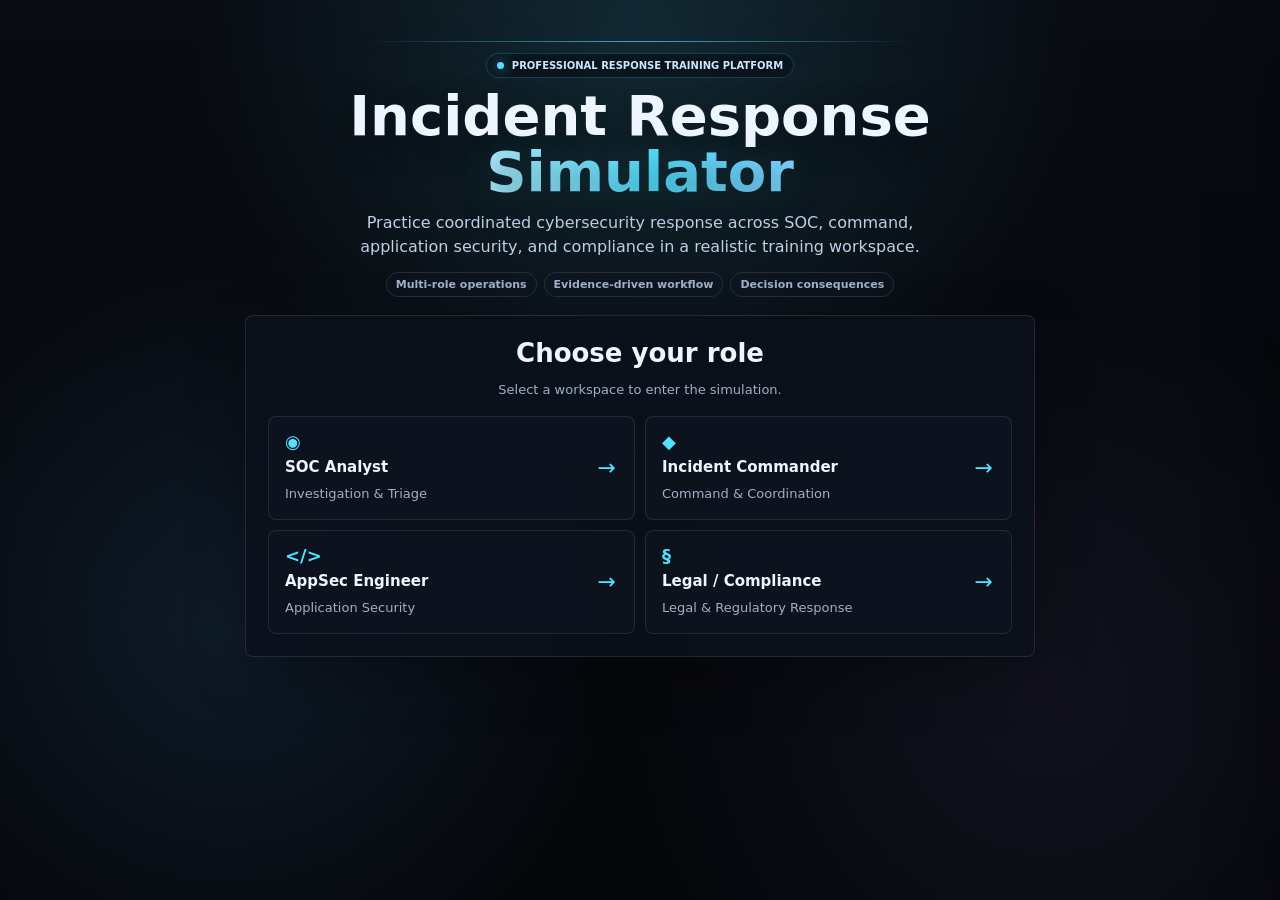
==== index.html @ b5767453 "Initial incident response simulator" ====
<!doctype html>
<html lang="en">
<head>
  <meta charset="utf-8">
  <meta name="viewport" content="width=device-width, initial-scale=1">
  <title>Incident Response Simulator</title>
  <meta http-equiv="refresh" content="0; url=outputs/index.html">
  <script>
    window.location.replace("outputs/index.html");
  </script>
</head>
<body>
  <p><a href="outputs/index.html">Open Incident Response Simulator</a></p>
</body>
</html>
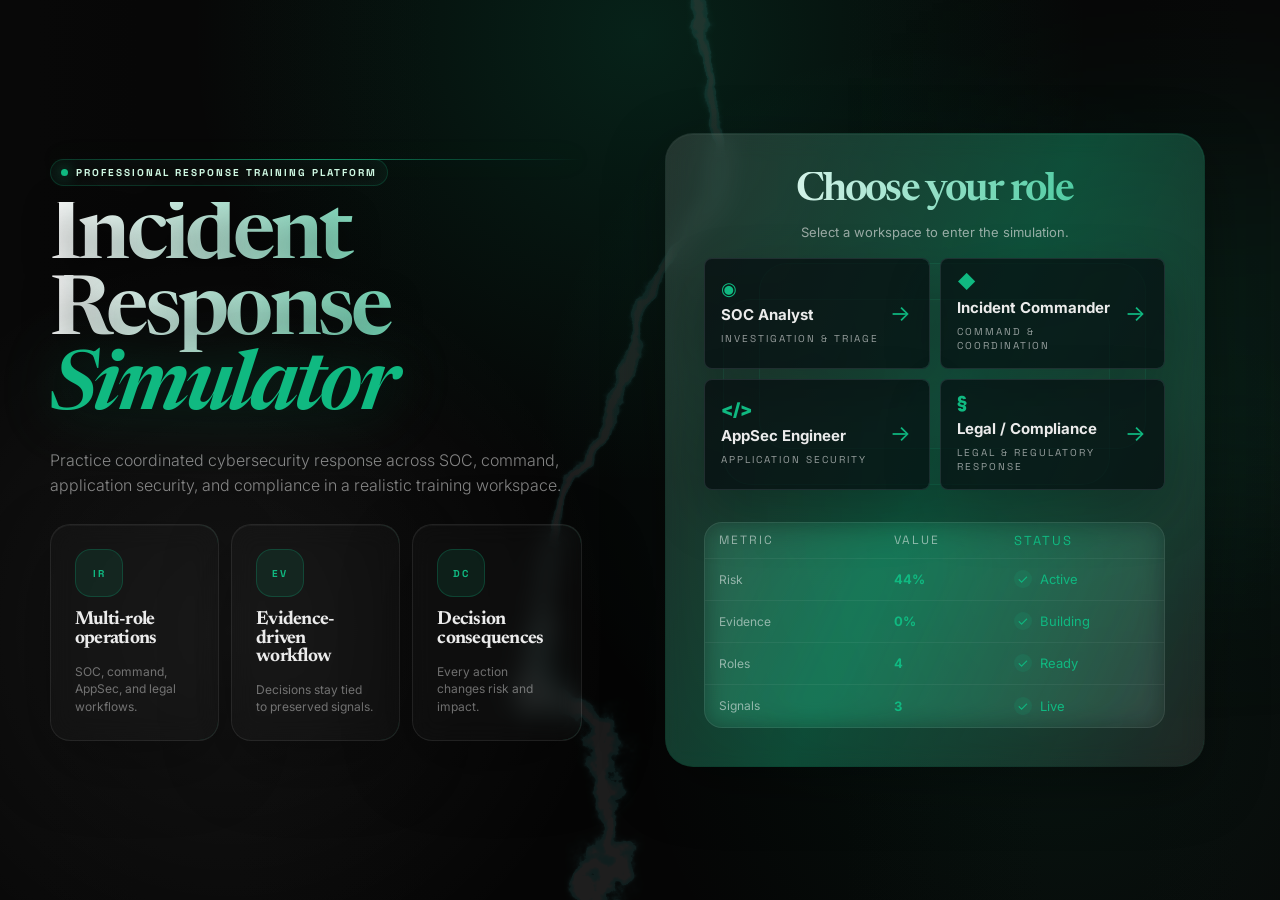
==== commit ee756dd7: "First design changes and project structure changes" ====
--- a/index.html
+++ b/index.html
@@ -1,15 +1,314 @@
-<!doctype html>
+﻿<!doctype html>
 <html lang="en">
 <head>
   <meta charset="utf-8">
   <meta name="viewport" content="width=device-width, initial-scale=1">
   <title>Incident Response Simulator</title>
-  <meta http-equiv="refresh" content="0; url=outputs/index.html">
-  <script>
-    window.location.replace("outputs/index.html");
-  </script>
+  <link rel="preconnect" href="https://fonts.googleapis.com">
+  <link rel="preconnect" href="https://fonts.gstatic.com" crossorigin>
+  <link href="https://fonts.googleapis.com/css2?family=Inter:wght@400;500;600;700;800&family=Newsreader:ital,opsz,wght@0,6..72,200..800;1,6..72,200..800&family=Space+Grotesk:wght@500;600;700&display=swap" rel="stylesheet">
+  <link rel="stylesheet" href="styles.css">
 </head>
 <body>
-  <p><a href="outputs/index.html">Open Incident Response Simulator</a></p>
+  <div class="login-lightning-webgl" aria-hidden="true">
+    <canvas id="loginLightningCanvas"></canvas>
+  </div>
+  <div class="ambient-blob" aria-hidden="true"></div>
+  <div class="app">
+    <header class="topbar">
+      <div>
+        <span class="platform-eyebrow"><span class="platform-pulse"></span> Professional response training platform</span>
+        <h1><span class="title-kicker">Incident Response</span> <span class="title-main">Simulator</span></h1>
+        <p class="subtitle">Practice coordinated cybersecurity response across SOC, command, application security, and compliance in a realistic training workspace.</p>
+        <div class="platform-trust-row" aria-label="Simulator capabilities">
+          <article class="spotlight-card">
+            <span class="spotlight-icon">IR</span>
+            <strong>Multi-role operations</strong>
+            <small>SOC, command, AppSec, and legal workflows.</small>
+          </article>
+          <article class="spotlight-card">
+            <span class="spotlight-icon">EV</span>
+            <strong>Evidence-driven workflow</strong>
+            <small>Decisions stay tied to preserved signals.</small>
+          </article>
+          <article class="spotlight-card">
+            <span class="spotlight-icon">DC</span>
+            <strong>Decision consequences</strong>
+            <small>Every action changes risk and impact.</small>
+          </article>
+        </div>
+      </div>
+      <button class="btn ghost" id="restart" type="button">Restart current scenario</button>
+    </header>
+
+    <section class="panel login-panel" id="loginPanel"></section>
+
+    <nav class="app-nav" aria-label="Simulator views">
+      <button class="nav-btn active" type="button" data-page="warroom" id="warRoomNavBtn">Dashboard</button>
+      <button class="nav-btn" type="button" data-page="inbox" id="inboxNavBtn">SOC Inbox</button>
+      <button class="nav-btn" type="button" data-page="killlab">Kill Chain Lab</button>
+      <button class="nav-btn" type="button" data-page="appsec">AppSec</button>
+      <button class="nav-btn" type="button" data-page="legal">Legal</button>
+      <button class="nav-btn" type="button" data-page="approvals">Approvals</button>
+      <button class="nav-btn" type="button" data-page="ai">AI Copilot</button>
+      <button class="nav-btn" type="button" data-page="comms">Comms</button>
+      <button class="nav-btn" type="button" data-page="evidence">Evidence Center</button>
+      <button class="nav-btn" type="button" data-page="reportbuilder" id="reportBuilderNavBtn">Report Builder</button>
+    </nav>
+
+    <section class="live-strip" aria-label="Real-time incident telemetry">
+      <div class="live-chip"><b id="livePacketLabel">Packet stream</b><span id="livePacket">waiting for signal</span></div>
+      <div class="live-chip"><b id="liveSiemLabel">SIEM correlation</b><span id="liveSiem">building timeline</span></div>
+      <div class="live-chip"><b id="liveDbLabel">DB audit</b><span id="liveDb">watching queries</span></div>
+      <div class="live-chip"><b id="liveResponderLabel">Responder action</b><span id="liveResponder">triage active</span></div>
+    </section>
+
+    <section class="incident-command">
+      <div><span class="red-dot"></span><strong>INCIDENT ACTIVE</strong><p class="small">Possible Web Exploitation on customer-portal-prod. Status: UNCONFIRMED until evidence is collected.</p></div>
+      <div><span class="small">Elapsed</span><div class="incident-clock" id="incidentTimer">00:00</div></div>
+      <div><span class="small">Attacker stage</span><div class="attacker-stage" id="attackerStage">RECON</div></div>
+      <div class="sim-controls" aria-label="Simulation controls">
+        <button class="btn ghost" id="pauseSimulationBtn" type="button">Pause simulation</button>
+        <select id="demoSpeedSelect" aria-label="Demo speed">
+          <option value="0.5">Demo speed 0.5x</option>
+          <option value="1" selected>Demo speed 1x</option>
+          <option value="2">Demo speed 2x</option>
+        </select>
+      </div>
+    </section>
+
+    <section class="dashboard">
+      <aside class="left">
+        <div class="panel card flag-card">
+          <strong>CTF Origin</strong>
+          <p class="small">Original CTF signal available. Production incident requires independent validation.</p>
+          <button class="ctf-toggle" id="ctfToggle" type="button">View original CTF evidence</button>
+          <div class="terminal ctf-hidden" id="flagTerminal"></div>
+        </div>
+
+        <div data-role-partial="socAnalyst:leftMetrics"></div>
+        <div data-role-partial="incidentCommander:leftMetrics"></div>
+        <div data-role-partial="appsecEngineer:leftMetrics"></div>
+        <div data-role-partial="legalCompliance:leftMetrics"></div>
+
+        <div class="panel card">
+          <h2 id="phasePanelTitle">Incident Phases</h2>
+          <div class="phase-list" id="phases"></div>
+        </div>
+      </aside>
+
+      <main class="center">
+        <div class="page-section" data-page-section="roles">
+          <section class="panel simulation-card">
+            <h2>Choose Your Incident Role</h2>
+            <p class="small">The same CTF flag looks different depending on your real-world job. Pick a role to change recommendations and scoring emphasis.</p>
+            <div class="role-grid" id="roleGrid"></div>
+            <div class="report-preview" id="roleBrief"></div>
+          </section>
+        </div>
+
+        <div class="page-section active" data-page-section="warroom">
+        <div data-role-partial="incidentCommander:warroom"></div>
+        <div data-role-partial="appsecEngineer:warroom"></div>
+        <section class="panel current-objective">
+          <div>
+            <h2 id="objectiveTitle">Current objective</h2>
+            <p class="small" id="objectiveText"></p>
+          </div>
+          <div class="objective-actions" id="objectiveActions"></div>
+        </section>
+        <div data-role-partial="socAnalyst:warroomMap"></div>
+        </div>
+
+        <div class="page-section" data-page-section="ai">
+        <section class="panel showcase-panel">
+          <div class="ai-header">
+            <div>
+              <h2 id="aiPanelTitle">AI Incident Copilot</h2>
+              <p class="small">Simulated AI analysis that explains what matters now, what to ask next, and which response actions reduce risk.</p>
+            </div>
+            <span class="ai-status">ANALYZING LIVE SIGNALS</span>
+          </div>
+          <div class="pulse-ticker">
+            <div class="ticker-track" id="tickerTrack"></div>
+          </div>
+          <div class="ai-grid">
+            <div class="radar-wrap">
+              <canvas id="riskRadar" aria-label="AI risk radar showing exploit, data, evidence, business, and recovery dimensions"></canvas>
+            </div>
+            <div class="ai-chat">
+              <div class="ai-answer" id="aiAnswer"></div>
+              <div class="prompt-row" id="promptRow">
+                <button class="prompt-btn" type="button" data-prompt="why">Why?</button>
+                <button class="prompt-btn" type="button" data-prompt="missing">What evidence is missing?</button>
+                <button class="prompt-btn" type="button" data-prompt="challenge">Challenge hypothesis</button>
+              </div>
+            </div>
+          </div>
+          <div class="ai-live-grid">
+            <div class="ai-stream" id="aiStream"></div>
+            <div class="confidence-panel">
+              <h3>AI Confidence Signals</h3>
+              <div id="confidenceRows"></div>
+            </div>
+          </div>
+          <div class="recommendations" id="recommendations"></div>
+        </section>
+        </div>
+
+        <div class="page-section" data-page-section="killlab">
+        <section class="lab-grid">
+          <div class="panel map-panel" id="killLabMap" data-view="killchain">
+            <canvas id="killLabCanvas" aria-label="Dedicated interactive kill chain lab"></canvas>
+            <div class="map-label">
+              <h2>Kill Chain Lab</h2>
+              <p class="small">Click a phase and follow the realistic tool workflow.</p>
+            </div>
+            <div class="killchain-detail" id="killLabDetail">
+              <strong>Recon</strong>
+              <p class="small">The attacker maps routes, parameters, and data paths before exploiting SQLi.</p>
+            </div>
+          </div>
+          <div class="panel simulation-card">
+            <h2>Real Simulation For This Phase</h2>
+            <p class="small" id="killSimText"></p>
+            <div class="phase-visual">
+              <div class="real-scene" id="phaseRealScene" aria-label="Realistic simulation for the selected kill chain phase"></div>
+              <div class="visual-caption">
+                <b id="phaseVisualTitle">Exploit simulation</b>
+                <span id="phaseVisualMetric">live signal</span>
+              </div>
+            </div>
+            <div class="tool-chain" id="toolChain"></div>
+          </div>
+        </section>
+        <section class="panel simulation-card" style="margin-top:14px;">
+          <h2>Kill Chain Mini-Game</h2>
+          <p class="small">Select an event, then click the matching phase bucket. Correct mapping improves attack-path confidence.</p>
+          <div class="killgame-grid">
+            <div class="tool-chain" id="killGameEvents"></div>
+            <div class="tool-chain" id="killGameBuckets"></div>
+          </div>
+          <div class="small" id="killGameStatus">Map the attacker events to phases.</div>
+        </section>
+        </div>
+
+        <div class="page-section" data-page-section="inbox">
+          <section class="panel simulation-card">
+            <h2 id="inboxTitle">SOC Inbox</h2>
+            <p class="small" id="inboxIntro">Alert fatigue simulation: only one alert is the incident. False positives waste time and increase attacker progress.</p>
+            <div class="workspace-grid" id="socInbox"></div>
+          </section>
+        </div>
+
+        <div data-role-partial="appsecEngineer:workspace"></div>
+
+        <div data-role-partial="legalCompliance:workspace"></div>
+
+        <div class="page-section" data-page-section="approvals">
+          <section class="panel simulation-card">
+            <h2>Approval Workflow</h2>
+            <p class="small">SOC can request high-impact actions; Incident Commander can approve or reject.</p>
+            <div class="workspace-grid">
+              <div class="workspace-card analyst-only">
+                <h3>Create handoff / approval request</h3>
+                <button class="btn primary" id="requestIsolationBtn" type="button">Request portal isolation</button>
+                <button class="btn" id="requestLegalBtn" type="button">Request legal notification review</button>
+              </div>
+              <div class="workspace-card">
+                <h3>Commander queue</h3>
+                <div id="approvalQueue" class="readiness-list"></div>
+              </div>
+            </div>
+          </section>
+        </div>
+
+        <div data-role-partial="socAnalyst:incidentFlow"></div>
+
+        <div class="page-section" data-page-section="evidence">
+        <section class="panel">
+          <div class="tabs" id="tabs"></div>
+          <div class="evidence-body">
+            <p class="small" id="evidenceExplain"></p>
+            <div class="log" id="evidenceLog"></div>
+          </div>
+        </section>
+        <section class="panel simulation-card">
+          <h2 id="evidenceGameTitle">Evidence Collection Game</h2>
+          <p class="small" id="evidenceGameIntro">Find suspicious events and add them to the case. Evidence collected here improves report readiness.</p>
+          <div class="evidence-game-grid">
+            <div class="tool-chain" id="evidenceLogRows"></div>
+            <div class="report-preview">
+              <h3>Event Inspector</h3>
+              <div id="eventInspector" class="readiness-list"></div>
+              <h3>Collected Evidence</h3>
+              <div id="collectedEvidenceList" class="readiness-list"></div>
+            </div>
+          </div>
+        </section>
+        </div>
+
+        <div class="page-section" data-page-section="comms">
+          <section class="panel simulation-card">
+            <h2>Live Comms Simulation</h2>
+            <p class="small">Handle realistic messages from leadership, legal, support, and engineering. Good answers improve communication quality.</p>
+            <div class="comms-grid" id="commsGrid"></div>
+          </section>
+        </div>
+
+        <div class="page-section" data-page-section="reportbuilder">
+          <section class="panel simulation-card">
+            <h2 id="reportBuilderTitle">Incident Report Builder</h2>
+            <p class="small" id="reportBuilderIntro">Generate the report directly from the current role, selected evidence, incident timeline, and decisions.</p>
+            <div class="report-builder-grid">
+              <div class="role-grid" id="evidencePicker"></div>
+              <div class="report-preview" id="reportPreview"></div>
+            </div>
+            <div class="actions">
+              <button class="btn primary" id="generateReportBtn" type="button">Generate draft</button>
+              <button class="btn" id="closeIncidentBtn" type="button" disabled>Close incident</button>
+            </div>
+            <div id="generatedReport"></div>
+          </section>
+        </div>
+      </main>
+
+      <aside class="right">
+        <div data-role-partial="socAnalyst:rightFeed"></div>
+        <div data-role-partial="incidentCommander:right"></div>
+
+        <div class="page-section" data-page-section="evidence">
+        <div class="panel feed">
+          <h2 id="evidenceTimelineTitle">Evidence Timeline</h2>
+          <div class="feed-list" id="evidenceTimeline"></div>
+        </div>
+        </div>
+
+        <div data-role-partial="socAnalyst:rightInvestigation"></div>
+        <div data-role-partial="socAnalyst:rightTranslation"></div>
+      </aside>
+    </section>
+
+    <section class="panel report" id="report"></section>
+    <aside class="panel drawer" id="eventDrawer"></aside>
+    <div class="toast-stack" id="toastStack"></div>
+    <div class="context-menu" id="contextMenu">
+      <button type="button" data-context-action="evidence">Add to evidence</button>
+      <button type="button" data-context-action="ip">Investigate source IP</button>
+      <button type="button" data-context-action="timeline">Create timeline event</button>
+      <button type="button" data-context-action="escalate">Escalate</button>
+    </div>
+  </div>
+  <script src="roles/soc-analyst.js"></script>
+  <script src="roles/incident-commander.js"></script>
+  <script src="roles/appsec-engineer.js"></script>
+  <script src="roles/legal-compliance.js"></script>
+  <script src="script.js"></script>
+  <script src="lightning-background.js"></script>
 </body>
 </html>
+
+
+
+
+
--- a/styles.css
+++ b/styles.css
@@ -0,0 +1,4056 @@
+﻿:root {
+      color-scheme: dark;
+      --bg: #050505;
+      --panel: rgba(255, 255, 255, .02);
+      --panel-solid: rgba(255, 255, 255, .04);
+      --panel-soft: rgba(255, 255, 255, .06);
+      --text: #EBEBEB;
+      --muted: rgba(235, 235, 235, .62);
+      --line: rgba(255, 255, 255, .1);
+      --blue: #10B981;
+      --cyan: #10B981;
+      --green: #10B981;
+      --yellow: #EAB308;
+      --red: #F87171;
+      --violet: #A7F3D0;
+      --accent: #10B981;
+      --accent-soft: rgba(16, 185, 129, .12);
+      --accent-glow: rgba(16, 185, 129, .34);
+      --glass: rgba(255, 255, 255, .02);
+      --curve: cubic-bezier(0.16, 1, 0.3, 1);
+      --shadow: 0 24px 80px rgba(0, 0, 0, .62);
+    }
+
+    * { box-sizing: border-box; }
+
+    body {
+      margin: 0;
+      min-height: 100vh;
+      color: var(--text);
+      background:
+        radial-gradient(circle at 12% 0%, rgba(16, 185, 129, .22), transparent 26rem),
+        radial-gradient(circle at 86% 12%, rgba(255, 255, 255, .07), transparent 24rem),
+        radial-gradient(circle at 50% 80%, rgba(16, 185, 129, .08), transparent 30rem),
+        #050505;
+      font-family: "Inter", ui-sans-serif, system-ui, -apple-system, BlinkMacSystemFont, "Segoe UI", sans-serif;
+      overflow-x: hidden;
+    }
+
+    body:not(.is-logged-in) {
+      background:
+        radial-gradient(circle at 50% 4%, rgba(16, 185, 129, .16), transparent 28rem),
+        radial-gradient(circle at 18% 70%, rgba(255, 255, 255, .06), transparent 24rem),
+        radial-gradient(circle at 82% 78%, rgba(16, 185, 129, .08), transparent 26rem),
+        #050505;
+    }
+
+    .login-lightning-webgl {
+      position: fixed;
+      inset: 0;
+      z-index: 0;
+      pointer-events: none;
+      opacity: 0;
+      transition: opacity .7s var(--curve);
+      mix-blend-mode: screen;
+    }
+
+    .login-lightning-webgl::after {
+      content: "";
+      position: absolute;
+      inset: 0;
+      background:
+        radial-gradient(circle at 72% 48%, rgba(16, 185, 129, .14), transparent 24rem),
+        linear-gradient(90deg, rgba(5, 5, 5, .88), transparent 34%, transparent 66%, rgba(5, 5, 5, .88));
+    }
+
+    .login-lightning-webgl.is-active {
+      opacity: .52;
+    }
+
+    .login-lightning-webgl canvas {
+      width: 100%;
+      height: 100%;
+      display: block;
+      background: transparent;
+    }
+
+    body.is-logged-in .login-lightning-webgl {
+      display: none;
+    }
+
+    button { font: inherit; }
+
+    .app {
+      width: min(1320px, calc(100% - 28px));
+      margin: 0 auto;
+      padding: 22px 0 34px;
+    }
+
+    .topbar {
+      display: grid;
+      grid-template-columns: minmax(0, 1fr) auto;
+      gap: 18px;
+      align-items: end;
+      margin-bottom: 14px;
+    }
+
+    body:not(.is-logged-in) .app {
+      width: min(900px, calc(100% - 28px));
+      padding-top: clamp(22px, 4.5vh, 46px);
+    }
+
+    body:not(.is-logged-in) .topbar {
+      display: block;
+      max-width: 700px;
+      margin: 0 auto 18px;
+      padding: 12px 14px 0;
+      position: relative;
+      text-align: center;
+    }
+
+    body:not(.is-logged-in) .topbar::before {
+      content: "";
+      position: absolute;
+      left: 50%;
+      top: 0;
+      width: min(540px, 80vw);
+      height: 1px;
+      transform: translateX(-50%);
+      background: linear-gradient(90deg, transparent, rgba(16, 185, 129, .7), transparent);
+      box-shadow: 0 0 28px rgba(16, 185, 129, .28);
+    }
+
+    body:not(.is-logged-in) .topbar h1 {
+      margin-top: 10px;
+      font-size: clamp(34px, 5vw, 56px);
+      line-height: 1;
+      font-weight: 650;
+      text-shadow: 0 10px 34px rgba(0, 0, 0, .42);
+    }
+
+    body:not(.is-logged-in) .title-kicker,
+    body:not(.is-logged-in) .title-main {
+      display: block;
+    }
+
+    body:not(.is-logged-in) .title-main {
+      background: linear-gradient(90deg, #EBEBEB 8%, #10B981 52%, #D1FAE5 92%);
+      -webkit-background-clip: text;
+      background-clip: text;
+      color: transparent;
+      filter: drop-shadow(0 0 16px rgba(16, 185, 129, .16));
+    }
+
+    body:not(.is-logged-in) .subtitle {
+      max-width: 560px;
+      margin: 11px auto 0;
+      font-size: clamp(14px, 1.5vw, 16px);
+      color: rgba(235, 235, 235, .72);
+    }
+
+    body:not(.is-logged-in) #restart {
+      display: none;
+    }
+
+    .platform-eyebrow,
+    .platform-trust-row {
+      display: none;
+    }
+
+    body:not(.is-logged-in) .platform-eyebrow {
+      width: fit-content;
+      margin: 0 auto;
+      display: inline-flex;
+      align-items: center;
+      justify-content: center;
+      gap: 8px;
+      border: 1px solid rgba(16, 185, 129, .22);
+      border-radius: 999px;
+      padding: 6px 10px;
+      color: #D1FAE5;
+      background: rgba(255, 255, 255, .02);
+      box-shadow: inset 0 0 18px rgba(16, 185, 129, .06);
+      font-size: 10px;
+      font-weight: 800;
+      text-transform: uppercase;
+    }
+
+    .platform-pulse {
+      width: 7px;
+      height: 7px;
+      border-radius: 50%;
+      background: var(--accent);
+      box-shadow: 0 0 14px rgba(16, 185, 129, .9);
+      animation: platformPulse 1.8s var(--curve) infinite;
+    }
+
+    body:not(.is-logged-in) .platform-trust-row {
+      display: flex;
+      flex-wrap: wrap;
+      justify-content: center;
+      gap: 7px;
+      margin-top: 12px;
+    }
+
+    .platform-trust-row > span {
+      border: 1px solid rgba(148, 163, 184, .18);
+      border-radius: 999px;
+      padding: 5px 9px;
+      color: var(--muted);
+      background: rgba(15, 22, 33, .54);
+      font-size: 11px;
+      font-weight: 700;
+    }
+
+    @keyframes platformPulse {
+      50% {
+        transform: scale(1.45);
+        opacity: .55;
+      }
+    }
+
+    .app-nav {
+      display: flex;
+      flex-wrap: wrap;
+      gap: 8px;
+      margin: 0 0 14px;
+    }
+
+    .nav-btn {
+      min-height: 38px;
+      padding: 8px 11px;
+      border-radius: 8px;
+      border: 1px solid var(--line);
+      color: var(--muted);
+      background: rgba(15, 22, 33, .72);
+      cursor: pointer;
+    }
+
+    .nav-btn.active {
+      color: var(--text);
+      border-color: rgba(16, 185, 129, .72);
+      background: rgba(16, 185, 129, .1);
+    }
+
+    .page-section {
+      display: none;
+    }
+
+    .page-section.active {
+      display: block;
+    }
+
+    h1, h2, h3, p { margin: 0; }
+
+    h1 {
+      font-family: "Newsreader", ui-serif, Georgia, serif;
+      font-size: clamp(30px, 4vw, 52px);
+      line-height: 1.02;
+      letter-spacing: -.045em;
+      font-weight: 620;
+    }
+
+    h2,
+    h3 {
+      font-family: "Newsreader", ui-serif, Georgia, serif;
+      letter-spacing: -.035em;
+      font-weight: 620;
+    }
+
+    h2 { font-size: 20px; }
+    h3 { font-size: 15px; }
+
+    .subtitle {
+      color: var(--muted);
+      line-height: 1.55;
+      max-width: 880px;
+      margin-top: 9px;
+    }
+
+    .btn {
+      min-height: 42px;
+      padding: 9px 13px;
+      border: 1px solid var(--line);
+      border-radius: 8px;
+      color: var(--text);
+      background: rgba(255, 255, 255, .02);
+      cursor: pointer;
+      display: inline-flex;
+      align-items: center;
+      justify-content: center;
+      gap: 8px;
+      transition: transform .2s var(--curve), border-color .2s var(--curve), background .2s var(--curve), box-shadow .2s var(--curve);
+    }
+
+    .btn:hover:not(:disabled) {
+      transform: translateY(-1px);
+      border-color: rgba(16, 185, 129, .9);
+      box-shadow: 0 0 0 3px rgba(16, 185, 129, .11);
+    }
+
+    .btn:disabled {
+      cursor: not-allowed;
+      opacity: .5;
+    }
+
+    .btn.primary {
+      color: #050505;
+      background: linear-gradient(135deg, #10B981, #D1FAE5);
+      border-color: transparent;
+      font-weight: 700;
+    }
+
+    .btn.ghost { background: transparent; }
+
+    .panel {
+      background: var(--glass);
+      border: 1px solid var(--line);
+      border-radius: 8px;
+      box-shadow: var(--shadow);
+      backdrop-filter: blur(12px);
+      -webkit-backdrop-filter: blur(12px);
+    }
+
+    .dashboard {
+      display: grid;
+      grid-template-columns: 320px minmax(0, 1fr) 350px;
+      gap: 14px;
+      align-items: start;
+    }
+
+    .left, .center, .right {
+      display: grid;
+      gap: 14px;
+    }
+
+    .card {
+      padding: 14px;
+      border-radius: 8px;
+      background: rgba(255, 255, 255, .02);
+      border: 1px solid var(--line);
+    }
+
+    .small {
+      color: var(--muted);
+      font-family: "Inter", ui-sans-serif, system-ui, sans-serif;
+      font-size: 13px;
+      line-height: 1.45;
+      letter-spacing: 0;
+      text-transform: none;
+    }
+
+    .flag-card {
+      display: grid;
+      gap: 8px;
+      border-color: rgba(16, 185, 129, .45);
+      position: relative;
+      overflow: hidden;
+    }
+
+    .flag-card::before {
+      content: "";
+      position: absolute;
+      inset: -70% -30% auto auto;
+      width: 180px;
+      height: 180px;
+      border-radius: 50%;
+      background: rgba(16, 185, 129, .16);
+      animation: pulseGlow 3.2s var(--curve) infinite;
+    }
+
+    @keyframes pulseGlow {
+      0%, 100% { transform: scale(.9); opacity: .55; }
+      50% { transform: scale(1.18); opacity: 1; }
+    }
+
+    .flag-card strong {
+      color: var(--green);
+      font-size: 14px;
+      position: relative;
+    }
+
+    .ctf-toggle {
+      width: fit-content;
+      min-height: 30px;
+      padding: 5px 8px;
+      border-radius: 8px;
+      border: 1px solid rgba(16, 185, 129, .28);
+      background: rgba(16, 185, 129, .07);
+      color: var(--cyan);
+      cursor: pointer;
+      font-size: 12px;
+    }
+
+    .ctf-hidden {
+      display: none;
+    }
+
+    .current-objective {
+      padding: 16px;
+      display: grid;
+      gap: 12px;
+      border-color: rgba(16, 185, 129, .35);
+      background:
+        radial-gradient(circle at 0% 0%, rgba(16, 185, 129, .1), transparent 18rem),
+        rgba(15, 22, 33, .92);
+    }
+
+    .commander-only {
+      display: none;
+    }
+
+    .appsec-only {
+      display: none;
+    }
+
+    .legal-only {
+      display: none;
+    }
+
+    body.is-commander .commander-only:not(.page-section),
+    body.is-commander .page-section.active.commander-only {
+      display: grid;
+    }
+
+    body.is-appsec .appsec-only:not(.page-section),
+    body.is-appsec .page-section.active.appsec-only {
+      display: grid;
+    }
+
+    body.is-legal .legal-only:not(.page-section),
+    body.is-legal .page-section.active.legal-only {
+      display: grid;
+    }
+
+    body.is-commander .analyst-only,
+    body.is-appsec .analyst-only,
+    body.is-legal .analyst-only {
+      display: none !important;
+    }
+
+    body.is-commander .current-objective {
+      display: none !important;
+    }
+
+    body.is-legal .metric strong {
+      font-size: 15px;
+      line-height: 1.16;
+    }
+
+    .commander-panel {
+      padding: 16px;
+      gap: 14px;
+      border-color: rgba(255, 209, 102, .38);
+      background:
+        radial-gradient(circle at 0% 0%, rgba(255, 209, 102, .11), transparent 18rem),
+        radial-gradient(circle at 100% 0%, rgba(16, 185, 129, .1), transparent 20rem),
+        rgba(15, 22, 33, .94);
+    }
+
+    .command-bar,
+    .command-grid,
+    .tradeoff-grid,
+    .stakeholder-grid {
+      display: grid;
+      gap: 10px;
+    }
+
+    .command-bar {
+      grid-template-columns: repeat(4, minmax(0, 1fr));
+    }
+
+    .command-grid {
+      grid-template-columns: minmax(0, 1.25fr) minmax(280px, .75fr);
+      align-items: stretch;
+    }
+
+    .tradeoff-grid {
+      grid-template-columns: repeat(3, minmax(0, 1fr));
+    }
+
+    .command-kpi,
+    .command-card,
+    .tradeoff-card,
+    .stakeholder-row {
+      border: 1px solid rgba(148, 163, 184, .18);
+      border-radius: 8px;
+      background: rgba(5, 9, 16, .42);
+      padding: 10px;
+    }
+
+    .command-kpi span,
+    .tradeoff-card span {
+      display: block;
+    }
+
+    .command-kpi strong {
+      display: block;
+      margin-top: 4px;
+      font-size: 20px;
+      color: var(--text);
+    }
+
+    .command-kpi.bad {
+      border-color: rgba(255, 102, 115, .52);
+      background: rgba(255, 102, 115, .09);
+    }
+
+    .decision-options {
+      display: flex;
+      flex-wrap: wrap;
+      gap: 8px;
+      margin-top: 12px;
+    }
+
+    .stakeholder-row {
+      display: grid;
+      grid-template-columns: 110px minmax(0, 1fr);
+      gap: 10px;
+      color: var(--muted);
+      font-size: 13px;
+    }
+
+    .stakeholder-row b,
+    .tradeoff-card b {
+      color: var(--cyan);
+    }
+
+    .decision-log {
+      display: grid;
+      gap: 8px;
+    }
+
+    @media (max-width: 900px) {
+      .command-bar,
+      .command-grid,
+      .tradeoff-grid {
+        grid-template-columns: 1fr;
+      }
+    }
+
+    .objective-actions {
+      display: flex;
+      flex-wrap: wrap;
+      gap: 8px;
+    }
+
+    .objective-progress {
+      display: grid;
+      gap: 7px;
+      padding: 10px;
+      border: 1px solid rgba(16, 185, 129, .2);
+      border-radius: 8px;
+      background: rgba(5, 9, 16, .34);
+    }
+
+    .objective-step,
+    .custody-card,
+    .timeline-row {
+      display: grid;
+      grid-template-columns: auto minmax(0, 1fr);
+      gap: 8px;
+      align-items: start;
+      color: var(--muted);
+      font-size: 13px;
+      line-height: 1.45;
+    }
+
+    .objective-step.done,
+    .custody-card strong {
+      color: var(--text);
+    }
+
+    .custody-card {
+      grid-template-columns: minmax(0, 1fr);
+      padding: 10px;
+      border: 1px solid rgba(16, 185, 129, .24);
+      border-radius: 8px;
+      background: rgba(8, 14, 24, .72);
+    }
+
+    .custody-actions {
+      display: flex;
+      flex-wrap: wrap;
+      gap: 6px;
+    }
+
+    .custody-actions button {
+      min-height: 30px;
+      padding: 5px 8px;
+      font-size: 12px;
+    }
+
+    .sim-controls {
+      display: flex;
+      flex-wrap: wrap;
+      gap: 8px;
+      justify-content: flex-end;
+      align-items: center;
+    }
+
+    .sim-controls select {
+      min-height: 38px;
+      border-radius: 8px;
+      border: 1px solid var(--line);
+      background: rgba(8, 14, 24, .86);
+      color: var(--text);
+      padding: 7px 9px;
+    }
+
+    .recent-actions {
+      display: grid;
+      gap: 8px;
+    }
+
+    .timeline-row {
+      border-left: 2px solid rgba(16, 185, 129, .38);
+      padding-left: 9px;
+      grid-template-columns: 54px minmax(0, 1fr);
+    }
+
+    .timeline-row b {
+      color: var(--cyan);
+      font-variant-numeric: tabular-nums;
+    }
+
+    .toast-stack {
+      position: fixed;
+      right: 18px;
+      top: 18px;
+      z-index: 100;
+      display: grid;
+      gap: 8px;
+      width: min(360px, calc(100vw - 36px));
+      pointer-events: none;
+    }
+
+    .toast {
+      border: 1px solid rgba(16, 185, 129, .28);
+      border-radius: 8px;
+      background: rgba(5, 9, 16, .94);
+      box-shadow: var(--shadow);
+      padding: 10px 12px;
+      color: var(--text);
+      animation: riseIn .2s var(--curve);
+    }
+
+    .toast b {
+      color: var(--cyan);
+      display: block;
+      margin-bottom: 3px;
+    }
+
+    .metric-delta {
+      color: var(--green);
+      font-size: 12px;
+      min-height: 14px;
+    }
+
+    .metric-delta.bad {
+      color: var(--red);
+    }
+
+    .terminal {
+      background: #050505;
+      border: 1px solid rgba(16, 185, 129, .22);
+      border-radius: 8px;
+      padding: 12px;
+      color: #EBEBEB;
+      font: 13px/1.55 Consolas, "Liberation Mono", monospace;
+      overflow-wrap: anywhere;
+      min-height: 112px;
+      position: relative;
+    }
+
+    .terminal::after {
+      content: "";
+      display: inline-block;
+      width: 8px;
+      height: 15px;
+      margin-left: 3px;
+      background: var(--cyan);
+      vertical-align: -2px;
+      animation: blink 1s steps(2, start) infinite;
+    }
+
+    @keyframes blink {
+      50% { opacity: 0; }
+    }
+
+    .metrics {
+      display: grid;
+      grid-template-columns: repeat(2, minmax(0, 1fr));
+      gap: 10px;
+    }
+
+    .metric {
+      min-height: 86px;
+      display: grid;
+      gap: 7px;
+      align-content: space-between;
+    }
+
+    .metric strong {
+      font-size: 22px;
+      overflow-wrap: anywhere;
+      font-variant-numeric: tabular-nums;
+    }
+
+    .metric.bad {
+      border-color: rgba(255, 102, 115, .5);
+      background: rgba(255, 102, 115, .08);
+    }
+
+    .warning-text {
+      color: var(--yellow);
+      font-weight: 700;
+    }
+
+    .appsec-repro-grid {
+      display: grid;
+      grid-template-columns: repeat(2, minmax(0, 1fr));
+      gap: 10px;
+    }
+
+    .appsec-repro-card {
+      border: 1px solid rgba(16, 185, 129, .24);
+      border-radius: 8px;
+      background: rgba(4, 10, 18, .72);
+      padding: 10px;
+      display: grid;
+      gap: 5px;
+      min-height: 82px;
+    }
+
+    .appsec-repro-card strong {
+      color: var(--cyan);
+      font-size: 18px;
+    }
+
+    .appsec-repro-card.warn strong {
+      color: var(--yellow);
+    }
+
+    .appsec-repro-card.good strong {
+      color: var(--green);
+    }
+
+    body.is-appsec .metric {
+      min-height: 78px;
+    }
+
+    body.is-appsec .metric strong {
+      font-size: 18px;
+      line-height: 1.15;
+    }
+
+    .bar {
+      height: 8px;
+      border-radius: 999px;
+      background: #070d15;
+      border: 1px solid var(--line);
+      overflow: hidden;
+    }
+
+    .bar span {
+      display: block;
+      width: 0%;
+      height: 100%;
+      transition: width .45s var(--curve);
+      background: var(--blue);
+    }
+
+    .bar.good span { background: linear-gradient(90deg, var(--green), var(--cyan)); }
+    .bar.warn span { background: linear-gradient(90deg, var(--yellow), var(--green)); }
+    .bar.bad span { background: linear-gradient(90deg, var(--red), var(--yellow)); }
+
+    .phase-list {
+      display: grid;
+      gap: 8px;
+      margin-top: 12px;
+    }
+
+    .phase {
+      display: grid;
+      grid-template-columns: 26px minmax(0, 1fr);
+      gap: 8px;
+      align-items: start;
+    }
+
+    .dot {
+      width: 23px;
+      height: 23px;
+      border-radius: 999px;
+      border: 1px solid var(--line);
+      display: grid;
+      place-items: center;
+      color: var(--muted);
+      font-size: 12px;
+    }
+
+    .phase.done .dot {
+      background: var(--green);
+      color: #050505;
+      border-color: transparent;
+    }
+
+    .phase.current .dot {
+      background: var(--blue);
+      color: #050505;
+      border-color: transparent;
+      animation: currentPulse 1.35s var(--curve) infinite;
+    }
+
+    @keyframes currentPulse {
+      0%, 100% { box-shadow: 0 0 0 0 rgba(16, 185, 129, .35); }
+      50% { box-shadow: 0 0 0 7px rgba(16, 185, 129, 0); }
+    }
+
+    .phase strong {
+      display: block;
+      font-size: 13px;
+    }
+
+    .phase span {
+      display: block;
+      color: var(--muted);
+      line-height: 1.35;
+      font-size: 12px;
+      margin-top: 2px;
+    }
+
+    .map-panel {
+      min-height: 420px;
+      padding: 0;
+      overflow: hidden;
+      position: relative;
+      background:
+        linear-gradient(90deg, rgba(16, 185, 129, .08) 1px, transparent 1px),
+        linear-gradient(rgba(16, 185, 129, .08) 1px, transparent 1px),
+        rgba(5, 9, 16, .88);
+      background-size: 34px 34px;
+    }
+
+    canvas {
+      display: block;
+      width: 100%;
+      height: 100%;
+    }
+
+    .map-label {
+      position: absolute;
+      left: 14px;
+      top: 12px;
+      display: grid;
+      gap: 3px;
+      pointer-events: none;
+    }
+
+    .visual-tools {
+      position: absolute;
+      left: 14px;
+      right: 14px;
+      bottom: 12px;
+      display: flex;
+      flex-wrap: wrap;
+      gap: 8px;
+      align-items: center;
+      justify-content: space-between;
+      pointer-events: none;
+    }
+
+    .view-buttons {
+      display: flex;
+      flex-wrap: wrap;
+      gap: 7px;
+      pointer-events: auto;
+    }
+
+    .view-btn {
+      min-height: 32px;
+      padding: 6px 9px;
+      border-radius: 8px;
+      border: 1px solid var(--line);
+      color: var(--muted);
+      background: rgba(5, 9, 16, .72);
+      cursor: pointer;
+    }
+
+    .view-btn.active {
+      color: var(--text);
+      border-color: rgba(16, 185, 129, .68);
+      background: rgba(16, 185, 129, .1);
+    }
+
+    .node-inspector {
+      width: min(310px, 100%);
+      padding: 10px;
+      border: 1px solid rgba(16, 185, 129, .28);
+      border-radius: 8px;
+      background: rgba(5, 9, 16, .78);
+      pointer-events: auto;
+    }
+
+    .map-panel[data-view="killchain"] .node-inspector,
+    .map-panel[data-view="data"] .node-inspector {
+      display: none;
+    }
+
+    .node-inspector strong {
+      display: block;
+      color: var(--cyan);
+      margin-bottom: 4px;
+    }
+
+    .attack-badge {
+      position: absolute;
+      right: 12px;
+      top: 12px;
+      min-height: 32px;
+      padding: 6px 9px;
+      border: 1px solid rgba(255, 102, 115, .55);
+      border-radius: 8px;
+      color: var(--red);
+      background: rgba(255, 102, 115, .08);
+      font-size: 12px;
+      font-weight: 700;
+      pointer-events: none;
+    }
+
+    .incident {
+      padding: 16px;
+      display: grid;
+      gap: 14px;
+    }
+
+    .incident-head {
+      display: grid;
+      grid-template-columns: minmax(0, 1fr) auto;
+      gap: 12px;
+      align-items: start;
+    }
+
+    .clock {
+      min-width: 88px;
+      min-height: 40px;
+      border-radius: 8px;
+      border: 1px solid rgba(16, 185, 129, .32);
+      background: rgba(16, 185, 129, .08);
+      color: var(--cyan);
+      font-weight: 800;
+      font-variant-numeric: tabular-nums;
+      display: grid;
+      place-items: center;
+    }
+
+    .pill-row {
+      display: flex;
+      flex-wrap: wrap;
+      gap: 7px;
+    }
+
+    .pill {
+      min-height: 24px;
+      padding: 3px 8px;
+      border-radius: 999px;
+      border: 1px solid var(--line);
+      color: var(--muted);
+      display: inline-flex;
+      align-items: center;
+      font-size: 12px;
+    }
+
+    .narrative {
+      border: 1px solid var(--line);
+      border-radius: 8px;
+      padding: 14px;
+      line-height: 1.62;
+      background: rgba(5, 9, 16, .62);
+      position: relative;
+      overflow: hidden;
+    }
+
+    .narrative::before {
+      content: "";
+      position: absolute;
+      inset: 0;
+      background: linear-gradient(90deg, transparent, rgba(16, 185, 129, .06), transparent);
+      transform: translateX(-100%);
+      animation: sweep 5s linear infinite;
+      pointer-events: none;
+    }
+
+    @keyframes sweep {
+      to { transform: translateX(100%); }
+    }
+
+    .choice-grid {
+      display: grid;
+      grid-template-columns: repeat(2, minmax(0, 1fr));
+      gap: 10px;
+    }
+
+    .choice {
+      min-height: 122px;
+      padding: 13px;
+      display: grid;
+      gap: 8px;
+      align-content: start;
+      text-align: left;
+      justify-content: stretch;
+    }
+
+    .choice span {
+      color: var(--muted);
+      font-size: 13px;
+      line-height: 1.42;
+    }
+
+    .choice.selected.good { border-color: var(--green); box-shadow: 0 0 0 3px rgba(16, 185, 129, .11); }
+    .choice.selected.warn { border-color: var(--yellow); box-shadow: 0 0 0 3px rgba(255, 209, 102, .11); }
+    .choice.selected.bad { border-color: var(--red); box-shadow: 0 0 0 3px rgba(255, 102, 115, .11); }
+
+    .outcome {
+      display: none;
+      gap: 8px;
+      border-radius: 8px;
+      border: 1px solid var(--line);
+      background: rgba(5, 9, 16, .78);
+      padding: 14px;
+      line-height: 1.52;
+    }
+
+    .outcome.show { display: grid; animation: riseIn .25s var(--curve); }
+    .outcome.good { border-color: rgba(16, 185, 129, .7); }
+    .outcome.warn { border-color: rgba(255, 209, 102, .7); }
+    .outcome.bad { border-color: rgba(255, 102, 115, .7); }
+
+    @keyframes riseIn {
+      from { opacity: 0; transform: translateY(6px); }
+      to { opacity: 1; transform: translateY(0); }
+    }
+
+    .tabs {
+      display: flex;
+      flex-wrap: wrap;
+      gap: 8px;
+      padding: 10px;
+      border-bottom: 1px solid var(--line);
+    }
+
+    .tab {
+      min-height: 34px;
+      padding: 7px 10px;
+      border-radius: 8px;
+      border: 1px solid transparent;
+      background: transparent;
+      color: var(--muted);
+      cursor: pointer;
+    }
+
+    .tab.active {
+      color: var(--text);
+      border-color: rgba(16, 185, 129, .55);
+      background: rgba(16, 185, 129, .08);
+    }
+
+    .evidence-body {
+      display: grid;
+      gap: 10px;
+      padding: 12px;
+    }
+
+    .log {
+      min-height: 188px;
+      max-height: 260px;
+      overflow: auto;
+      white-space: pre-wrap;
+      background: #050505;
+      border: 1px solid rgba(16, 185, 129, .18);
+      border-radius: 8px;
+      padding: 12px;
+      color: #EBEBEB;
+      font: 12px/1.56 Consolas, "Liberation Mono", monospace;
+    }
+
+    .feed {
+      padding: 14px;
+      display: grid;
+      gap: 10px;
+      max-height: 470px;
+      overflow: auto;
+    }
+
+    .feed-list {
+      display: grid;
+      gap: 10px;
+    }
+
+    .feed-item {
+      display: grid;
+      grid-template-columns: 54px minmax(0, 1fr);
+      gap: 9px;
+      padding: 10px;
+      border: 1px solid rgba(148, 163, 184, .16);
+      border-radius: 8px;
+      background: rgba(5, 9, 16, .48);
+      animation: slideIn .28s var(--curve);
+      cursor: pointer;
+      text-align: left;
+      color: var(--text);
+    }
+
+    .feed-item.active {
+      border-color: rgba(16, 185, 129, .72);
+      background: rgba(16, 185, 129, .08);
+    }
+
+    @keyframes slideIn {
+      from { opacity: 0; transform: translateX(8px); }
+      to { opacity: 1; transform: translateX(0); }
+    }
+
+    .feed-item .time {
+      color: var(--cyan);
+      font-weight: 800;
+      font-variant-numeric: tabular-nums;
+      font-size: 13px;
+    }
+
+    .feed-item strong {
+      display: block;
+      font-size: 14px;
+    }
+
+    .feed-item span {
+      display: block;
+      color: var(--muted);
+      line-height: 1.4;
+      font-size: 13px;
+      margin-top: 2px;
+    }
+
+    .translation {
+      display: grid;
+      gap: 10px;
+    }
+
+    .translation strong {
+      color: var(--cyan);
+    }
+
+    .event-detail {
+      display: grid;
+      gap: 10px;
+    }
+
+    .detail-grid {
+      display: grid;
+      grid-template-columns: repeat(2, minmax(0, 1fr));
+      gap: 8px;
+    }
+
+    .detail-box {
+      min-height: 70px;
+      padding: 10px;
+      border-radius: 8px;
+      border: 1px solid var(--line);
+      background: rgba(5, 9, 16, .5);
+      display: grid;
+      gap: 4px;
+    }
+
+    .detail-box span {
+      color: var(--muted);
+      font-size: 12px;
+    }
+
+    .investigation-grid {
+      display: grid;
+      grid-template-columns: repeat(3, minmax(0, 1fr));
+      gap: 8px;
+    }
+
+    .mini-action {
+      min-height: 76px;
+      padding: 10px;
+      border-radius: 8px;
+      border: 1px solid var(--line);
+      background: rgba(24, 34, 52, .74);
+      color: var(--text);
+      cursor: pointer;
+      text-align: left;
+      display: grid;
+      gap: 4px;
+    }
+
+    .mini-action span {
+      color: var(--muted);
+      font-size: 12px;
+      line-height: 1.35;
+    }
+
+    .mini-action.done {
+      border-color: rgba(16, 185, 129, .65);
+      background: rgba(16, 185, 129, .08);
+    }
+
+    .heat-list {
+      display: grid;
+      gap: 8px;
+    }
+
+    .heat-row {
+      display: grid;
+      grid-template-columns: 92px minmax(0, 1fr) 44px;
+      gap: 8px;
+      align-items: center;
+      font-size: 13px;
+    }
+
+    .heat-track {
+      height: 9px;
+      border-radius: 999px;
+      background: #070d15;
+      border: 1px solid var(--line);
+      overflow: hidden;
+    }
+
+    .heat-track span {
+      display: block;
+      height: 100%;
+      width: 0%;
+      border-radius: 999px;
+      background: linear-gradient(90deg, var(--green), var(--yellow), var(--red));
+      transition: width .35s var(--curve);
+    }
+
+    .briefing {
+      padding: 14px;
+      display: grid;
+      gap: 12px;
+      position: relative;
+      overflow: hidden;
+    }
+
+    .briefing::before {
+      content: "";
+      position: absolute;
+      inset: 0;
+      background:
+        radial-gradient(circle at 20% 10%, rgba(16, 185, 129, .09), transparent 14rem),
+        radial-gradient(circle at 84% 0%, rgba(255, 209, 102, .07), transparent 16rem);
+      pointer-events: none;
+    }
+
+    .briefing > * {
+      position: relative;
+    }
+
+    .briefing-grid {
+      display: grid;
+      grid-template-columns: repeat(4, minmax(0, 1fr));
+      gap: 10px;
+    }
+
+    .brief-card {
+      min-height: 126px;
+      padding: 12px;
+      border-radius: 8px;
+      border: 1px solid var(--line);
+      background: rgba(5, 9, 16, .48);
+      display: grid;
+      gap: 8px;
+      align-content: start;
+    }
+
+    .brief-card b {
+      color: var(--cyan);
+      font-size: 13px;
+    }
+
+    .brief-card p {
+      color: var(--muted);
+      line-height: 1.43;
+      font-size: 13px;
+    }
+
+    .flow-strip {
+      display: grid;
+      grid-template-columns: repeat(5, minmax(0, 1fr));
+      gap: 8px;
+    }
+
+    .flow-step {
+      min-height: 64px;
+      padding: 10px;
+      border: 1px solid rgba(148, 163, 184, .18);
+      border-radius: 8px;
+      background: rgba(5, 9, 16, .38);
+      color: var(--muted);
+      display: grid;
+      gap: 4px;
+      align-content: center;
+      text-align: center;
+      font-size: 12px;
+    }
+
+    .flow-step.active {
+      color: var(--text);
+      border-color: rgba(16, 185, 129, .72);
+      background: rgba(16, 185, 129, .09);
+      box-shadow: 0 0 24px rgba(16, 185, 129, .1) inset;
+    }
+
+    .flow-step.done {
+      color: var(--green);
+      border-color: rgba(16, 185, 129, .45);
+      background: rgba(16, 185, 129, .07);
+    }
+
+    .impact-monitor {
+      display: grid;
+      gap: 12px;
+    }
+
+    .status-light-row {
+      display: grid;
+      grid-template-columns: repeat(3, minmax(0, 1fr));
+      gap: 8px;
+    }
+
+    .status-light {
+      padding: 10px;
+      border-radius: 8px;
+      border: 1px solid var(--line);
+      background: rgba(5, 9, 16, .44);
+      display: grid;
+      gap: 5px;
+      text-align: center;
+      min-height: 70px;
+    }
+
+    .status-light::before {
+      content: "";
+      width: 11px;
+      height: 11px;
+      border-radius: 999px;
+      justify-self: center;
+      background: var(--green);
+      box-shadow: 0 0 16px currentColor;
+      color: var(--green);
+    }
+
+    .status-light.warn::before {
+      background: var(--yellow);
+      color: var(--yellow);
+    }
+
+    .status-light.bad::before {
+      background: var(--red);
+      color: var(--red);
+    }
+
+    .status-light strong {
+      font-size: 13px;
+    }
+
+    .status-light span {
+      color: var(--muted);
+      font-size: 12px;
+    }
+
+    .showcase-panel {
+      padding: 14px;
+      display: grid;
+      gap: 12px;
+      position: relative;
+      overflow: hidden;
+    }
+
+    .showcase-panel::before {
+      content: "";
+      position: absolute;
+      inset: -2px;
+      background: linear-gradient(120deg, rgba(16, 185, 129, .14), transparent 30%, rgba(16, 185, 129, .1), transparent 70%, rgba(16, 185, 129, .12));
+      opacity: .85;
+      pointer-events: none;
+    }
+
+    .showcase-panel > * {
+      position: relative;
+    }
+
+    .ai-header {
+      display: flex;
+      align-items: center;
+      justify-content: space-between;
+      gap: 10px;
+      flex-wrap: wrap;
+    }
+
+    .ai-status {
+      display: inline-flex;
+      align-items: center;
+      gap: 7px;
+      color: var(--green);
+      font-size: 12px;
+      font-weight: 700;
+    }
+
+    .ai-status::before {
+      content: "";
+      width: 9px;
+      height: 9px;
+      border-radius: 999px;
+      background: var(--green);
+      box-shadow: 0 0 14px var(--green);
+      animation: currentPulse 1.25s var(--curve) infinite;
+    }
+
+    .ai-grid {
+      display: grid;
+      grid-template-columns: 260px minmax(0, 1fr);
+      gap: 12px;
+      align-items: stretch;
+    }
+
+    .radar-wrap {
+      min-height: 250px;
+      border-radius: 8px;
+      border: 1px solid rgba(16, 185, 129, .22);
+      background: rgba(5, 9, 16, .58);
+      position: relative;
+      overflow: hidden;
+    }
+
+    .radar-wrap canvas {
+      height: 250px;
+    }
+
+    .ai-chat {
+      display: grid;
+      gap: 10px;
+      align-content: start;
+    }
+
+    .ai-answer {
+      min-height: 132px;
+      padding: 12px;
+      border-radius: 8px;
+      border: 1px solid rgba(16, 185, 129, .22);
+      background: rgba(5, 9, 16, .58);
+      color: #EBEBEB;
+      font: 13px/1.55 Consolas, "Liberation Mono", monospace;
+      white-space: pre-wrap;
+    }
+
+    .prompt-row {
+      display: grid;
+      grid-template-columns: repeat(3, minmax(0, 1fr));
+      gap: 8px;
+    }
+
+    .prompt-btn {
+      min-height: 58px;
+      padding: 9px;
+      border-radius: 8px;
+      border: 1px solid var(--line);
+      background: rgba(24, 34, 52, .78);
+      color: var(--text);
+      cursor: pointer;
+      text-align: left;
+      font-size: 12px;
+      line-height: 1.3;
+    }
+
+    .recommendations {
+      display: grid;
+      grid-template-columns: repeat(3, minmax(0, 1fr));
+      gap: 10px;
+    }
+
+    .rec-card {
+      min-height: 104px;
+      padding: 11px;
+      border-radius: 8px;
+      border: 1px solid var(--line);
+      background: rgba(5, 9, 16, .5);
+      display: grid;
+      gap: 6px;
+      align-content: start;
+    }
+
+    .rec-card strong {
+      color: var(--cyan);
+      font-size: 13px;
+    }
+
+    .rec-card p {
+      color: var(--muted);
+      font-size: 12px;
+      line-height: 1.42;
+    }
+
+    .rec-card button {
+      margin-top: 4px;
+      min-height: 30px;
+      border-radius: 8px;
+      border: 1px solid rgba(16, 185, 129, .28);
+      color: var(--cyan);
+      background: rgba(16, 185, 129, .07);
+      cursor: pointer;
+      text-align: left;
+      padding: 6px 8px;
+      font-size: 12px;
+    }
+
+    .rec-card.applied {
+      border-color: rgba(16, 185, 129, .7);
+      background: rgba(16, 185, 129, .08);
+    }
+
+    .ai-live-grid {
+      display: grid;
+      grid-template-columns: minmax(0, .9fr) minmax(0, 1.1fr);
+      gap: 10px;
+    }
+
+    .ai-stream {
+      min-height: 138px;
+      max-height: 178px;
+      overflow: auto;
+      padding: 10px;
+      border-radius: 8px;
+      border: 1px solid rgba(16, 185, 129, .18);
+      background: rgba(5, 9, 16, .5);
+      display: grid;
+      gap: 7px;
+    }
+
+    .ai-stream-line {
+      display: grid;
+      grid-template-columns: 54px minmax(0, 1fr);
+      gap: 8px;
+      font-size: 12px;
+      line-height: 1.35;
+      color: var(--muted);
+    }
+
+    .ai-stream-line b {
+      color: var(--cyan);
+      font-variant-numeric: tabular-nums;
+    }
+
+    .confidence-panel {
+      display: grid;
+      gap: 9px;
+      padding: 10px;
+      border-radius: 8px;
+      border: 1px solid rgba(16, 185, 129, .18);
+      background: rgba(5, 9, 16, .5);
+    }
+
+    .confidence-row {
+      display: grid;
+      grid-template-columns: 90px minmax(0, 1fr) 40px;
+      gap: 8px;
+      align-items: center;
+      color: var(--muted);
+      font-size: 12px;
+    }
+
+    .confidence-track {
+      height: 8px;
+      border: 1px solid var(--line);
+      background: #070d15;
+      border-radius: 999px;
+      overflow: hidden;
+    }
+
+    .confidence-track span {
+      display: block;
+      height: 100%;
+      width: 0%;
+      border-radius: 999px;
+      background: linear-gradient(90deg, var(--red), var(--yellow), var(--green));
+      transition: width .35s var(--curve);
+    }
+
+    .killchain-detail {
+      position: absolute;
+      left: 14px;
+      right: 14px;
+      bottom: 92px;
+      width: min(300px, calc(100% - 28px));
+      padding: 10px;
+      border: 1px solid rgba(16, 185, 129, .28);
+      border-radius: 8px;
+      background: rgba(5, 9, 16, .82);
+      pointer-events: auto;
+      display: none;
+    }
+
+    .map-panel[data-view="killchain"] .killchain-detail {
+      display: block;
+    }
+
+    .lab-grid {
+      display: grid;
+      grid-template-columns: minmax(280px, .78fr) minmax(520px, 1.22fr);
+      gap: 14px;
+      align-items: start;
+    }
+
+    .simulation-card {
+      padding: 14px;
+      display: grid;
+      gap: 12px;
+    }
+
+    .phase-visual {
+      min-height: 360px;
+      border-radius: 8px;
+      border: 1px solid rgba(16, 185, 129, .24);
+      background:
+        linear-gradient(90deg, rgba(16, 185, 129, .06) 1px, transparent 1px),
+        linear-gradient(rgba(16, 185, 129, .06) 1px, transparent 1px),
+        rgba(5, 9, 16, .58);
+      background-size: 28px 28px;
+      overflow: hidden;
+      position: relative;
+    }
+
+    .real-scene {
+      min-height: 360px;
+      padding: 14px;
+      display: grid;
+      gap: 10px;
+      position: relative;
+      z-index: 1;
+      overflow: auto;
+    }
+
+    .visual-caption {
+      position: absolute;
+      left: 12px;
+      top: 10px;
+      right: 12px;
+      display: flex;
+      justify-content: space-between;
+      gap: 10px;
+      color: var(--muted);
+      font-size: 12px;
+      pointer-events: none;
+    }
+
+    .visual-caption b {
+      color: var(--cyan);
+    }
+
+    .scene-window {
+      border: 1px solid rgba(148, 163, 184, .22);
+      border-radius: 8px;
+      background: rgba(5, 9, 16, .78);
+      overflow: hidden;
+      min-width: 0;
+    }
+
+    .window-bar {
+      min-height: 32px;
+      display: flex;
+      align-items: center;
+      justify-content: space-between;
+      gap: 8px;
+      padding: 7px 10px;
+      border-bottom: 1px solid rgba(148, 163, 184, .18);
+      color: var(--muted);
+      font-size: 12px;
+      min-width: 0;
+    }
+
+    .window-bar > span:last-child {
+      overflow: hidden;
+      text-overflow: ellipsis;
+      white-space: nowrap;
+    }
+
+    .window-dots {
+      display: inline-flex;
+      gap: 5px;
+    }
+
+    .window-dots span {
+      width: 8px;
+      height: 8px;
+      border-radius: 999px;
+      background: var(--red);
+    }
+
+    .window-dots span:nth-child(2) { background: var(--yellow); }
+    .window-dots span:nth-child(3) { background: var(--green); }
+
+    .scene-body {
+      padding: 11px;
+      display: grid;
+      gap: 8px;
+      font: 12px/1.5 Consolas, "Liberation Mono", monospace;
+      color: #EBEBEB;
+      min-width: 0;
+    }
+
+    .scene-line {
+      display: grid;
+      grid-template-columns: 54px minmax(0, 1fr);
+      gap: 8px;
+      align-items: baseline;
+      animation: riseIn .28s var(--curve);
+      min-width: 0;
+    }
+
+    .scene-line .ts {
+      color: var(--cyan);
+    }
+
+    .scene-line span:last-child {
+      overflow-wrap: anywhere;
+    }
+
+    .scene-line .bad { color: var(--red); }
+    .scene-line .good { color: var(--green); }
+    .scene-line .warn { color: var(--yellow); }
+
+    .split-scene {
+      display: grid;
+      grid-template-columns: minmax(0, 1.2fr) minmax(220px, .8fr);
+      gap: 10px;
+    }
+
+    .request-card {
+      border: 1px solid rgba(16, 185, 129, .2);
+      border-radius: 8px;
+      padding: 10px;
+      background: rgba(16, 185, 129, .05);
+      display: grid;
+      gap: 8px;
+      color: #EBEBEB;
+      font: 12px/1.45 Consolas, "Liberation Mono", monospace;
+      animation: packetSlide 1.8s var(--curve) infinite;
+      min-width: 0;
+      overflow-wrap: anywhere;
+    }
+
+    @keyframes packetSlide {
+      0%, 100% { transform: translateX(0); }
+      50% { transform: translateX(10px); }
+    }
+
+    .live-badge {
+      display: inline-flex;
+      align-items: center;
+      gap: 6px;
+      color: var(--green);
+      font: 700 11px/1 system-ui, sans-serif;
+    }
+
+    .live-badge::before {
+      content: "";
+      width: 8px;
+      height: 8px;
+      border-radius: 999px;
+      background: currentColor;
+      box-shadow: 0 0 14px currentColor;
+    }
+
+    .fake-table {
+      display: grid;
+      gap: 4px;
+    }
+
+    .fake-row {
+      display: grid;
+      grid-template-columns: 80px minmax(0, 1fr) 56px;
+      gap: 8px;
+      padding: 6px 8px;
+      border-radius: 7px;
+      background: rgba(148, 163, 184, .07);
+      color: var(--muted);
+      font-size: 12px;
+      min-width: 0;
+    }
+
+    .fake-row span {
+      overflow-wrap: anywhere;
+    }
+
+    .fake-row.hot {
+      color: var(--text);
+      background: rgba(255, 102, 115, .1);
+      border: 1px solid rgba(255, 102, 115, .22);
+    }
+
+    .control-stack {
+      display: grid;
+      gap: 8px;
+    }
+
+    .control-item {
+      display: grid;
+      grid-template-columns: 1fr auto;
+      gap: 8px;
+      align-items: center;
+      padding: 9px;
+      border-radius: 8px;
+      background: rgba(148, 163, 184, .07);
+      border: 1px solid rgba(148, 163, 184, .14);
+      color: var(--muted);
+      font-size: 12px;
+    }
+
+    .toggle-on {
+      color: var(--green);
+      font-weight: 700;
+    }
+
+    .doc-stack {
+      display: grid;
+      grid-template-columns: repeat(2, minmax(0, 1fr));
+      gap: 8px;
+    }
+
+    .doc-card {
+      min-height: 88px;
+      padding: 10px;
+      border-radius: 8px;
+      border: 1px solid rgba(16, 185, 129, .24);
+      background: rgba(16, 185, 129, .07);
+      display: grid;
+      gap: 6px;
+      color: var(--muted);
+      font-size: 12px;
+    }
+
+    .doc-card b { color: var(--green); }
+
+    .role-grid,
+    .comms-grid,
+    .report-builder-grid {
+      display: grid;
+      grid-template-columns: repeat(2, minmax(0, 1fr));
+      gap: 12px;
+    }
+
+    .role-card,
+    .message-card,
+    .evidence-pick {
+      padding: 12px;
+      border-radius: 8px;
+      border: 1px solid var(--line);
+      background: rgba(5, 9, 16, .52);
+      display: grid;
+      gap: 8px;
+      text-align: left;
+      color: var(--text);
+    }
+
+    button.role-card,
+    button.message-card,
+    button.evidence-pick {
+      cursor: pointer;
+    }
+
+    .role-card.active,
+    .message-card.active,
+    .evidence-pick.active {
+      border-color: rgba(16, 185, 129, .72);
+      background: rgba(16, 185, 129, .09);
+    }
+
+    .role-card b,
+    .message-card b,
+    .evidence-pick b {
+      color: var(--cyan);
+    }
+
+    .role-card span,
+    .message-card span,
+    .evidence-pick span {
+      color: var(--muted);
+      font-size: 13px;
+      line-height: 1.42;
+    }
+
+    .message-card.urgent {
+      border-color: rgba(255, 102, 115, .4);
+    }
+
+    .message-card.answered {
+      border-color: rgba(16, 185, 129, .55);
+      background: rgba(16, 185, 129, .07);
+    }
+
+    .report-preview {
+      min-height: 320px;
+      border-radius: 8px;
+      border: 1px solid rgba(16, 185, 129, .22);
+      background: rgba(5, 9, 16, .62);
+      padding: 14px;
+      display: grid;
+      gap: 10px;
+    }
+
+    body.is-appsec .report-builder-grid {
+      grid-template-columns: minmax(220px, .62fr) minmax(0, 1.38fr);
+    }
+
+    body.is-appsec #evidencePicker {
+      grid-template-columns: 1fr;
+      align-content: start;
+    }
+
+    body.is-appsec #reportPreview {
+      min-height: 460px;
+    }
+
+    body.is-legal .report-builder-grid {
+      grid-template-columns: minmax(200px, .55fr) minmax(0, 1.45fr);
+    }
+
+    body.is-legal #evidencePicker {
+      grid-template-columns: 1fr;
+      align-content: start;
+    }
+
+    body.is-legal #reportPreview {
+      min-height: 480px;
+    }
+
+    .success-banner {
+      border: 1px solid rgba(16, 185, 129, .62);
+      border-radius: 8px;
+      background:
+        radial-gradient(circle at 0% 0%, rgba(16, 185, 129, .16), transparent 18rem),
+        rgba(16, 185, 129, .08);
+      padding: 14px;
+      display: grid;
+      gap: 8px;
+    }
+
+    .success-banner strong {
+      color: var(--green);
+      font-size: 20px;
+    }
+
+    .status-badge {
+      width: fit-content;
+      border: 1px solid rgba(16, 185, 129, .34);
+      border-radius: 999px;
+      padding: 4px 8px;
+      color: var(--cyan);
+      background: rgba(16, 185, 129, .08);
+      font-size: 12px;
+      font-weight: 800;
+    }
+
+    .status-badge.confirmed {
+      border-color: rgba(16, 185, 129, .62);
+      color: var(--green);
+      background: rgba(16, 185, 129, .11);
+    }
+
+    .status-badge.possible,
+    .status-badge.likely {
+      border-color: rgba(255, 209, 102, .62);
+      color: var(--yellow);
+      background: rgba(255, 209, 102, .11);
+    }
+
+    .status-badge.not-evidenced {
+      border-color: rgba(255, 102, 115, .48);
+      color: var(--red);
+      background: rgba(255, 102, 115, .09);
+    }
+
+    .status-badge.unselected {
+      border-color: rgba(169, 183, 204, .26);
+      color: var(--muted);
+      background: rgba(169, 183, 204, .06);
+    }
+
+    .incident-clock.active-clock {
+      color: var(--yellow);
+      border-color: rgba(255, 209, 102, .58);
+      background: rgba(255, 209, 102, .08);
+      box-shadow: 0 0 24px rgba(255, 209, 102, .12);
+    }
+
+    body.is-legal .phase.current {
+      border-color: rgba(255, 209, 102, .62);
+      background: rgba(255, 209, 102, .08);
+    }
+
+    body.is-legal .phase.done {
+      border-color: rgba(16, 185, 129, .42);
+    }
+
+    body.is-legal .phase:not(.done):not(.current) {
+      opacity: .55;
+    }
+
+    .report-section {
+      border-left: 2px solid rgba(16, 185, 129, .45);
+      padding-left: 10px;
+      display: grid;
+      gap: 4px;
+    }
+
+    .report-section strong {
+      color: var(--cyan);
+    }
+
+    .login-panel {
+      margin-bottom: 14px;
+      padding: 16px;
+      display: grid;
+      gap: 12px;
+    }
+
+    body:not(.is-logged-in) .app-nav,
+    body:not(.is-logged-in) .live-strip,
+    body:not(.is-logged-in) .incident-command,
+    body:not(.is-logged-in) .dashboard,
+    body:not(.is-logged-in) .report {
+      display: none;
+    }
+
+    body:not(.is-logged-in) .login-panel {
+      max-width: 790px;
+      margin: 0 auto;
+      padding: 0;
+      background: transparent;
+      border: 0;
+      box-shadow: none;
+      backdrop-filter: none;
+    }
+
+    .landing-card {
+      border: 1px solid rgba(148, 163, 184, .18);
+      border-radius: 8px;
+      background: rgba(11, 17, 27, .86);
+      box-shadow: 0 18px 56px rgba(0, 0, 0, .28);
+      padding: clamp(16px, 2.3vw, 22px);
+      display: grid;
+      gap: 12px;
+    }
+
+    .landing-card h2 {
+      text-align: center;
+      font-size: clamp(20px, 2.2vw, 26px);
+    }
+
+    .landing-intro {
+      max-width: 520px;
+      margin: 0 auto 2px;
+      color: var(--muted);
+      text-align: center;
+      line-height: 1.55;
+      font-size: 13px;
+    }
+
+    .landing-hint {
+      color: var(--muted);
+      font-size: 12px;
+      text-align: center;
+    }
+
+    .credential-panel {
+      display: grid;
+      gap: 10px;
+      margin-top: 4px;
+      padding: 14px;
+      border: 1px solid rgba(16, 185, 129, .22);
+      border-radius: 8px;
+      background: rgba(5, 9, 16, .7);
+    }
+
+    .login-modal-backdrop {
+      position: fixed;
+      inset: 0;
+      z-index: 120;
+      display: grid;
+      place-items: center;
+      padding: 20px;
+      background:
+        radial-gradient(circle at 50% 42%, rgba(16, 185, 129, .16), transparent 24rem),
+        rgba(0, 0, 0, .68);
+      backdrop-filter: blur(12px);
+      -webkit-backdrop-filter: blur(12px);
+      animation: riseIn .22s var(--curve);
+    }
+
+    .login-modal {
+      width: min(460px, calc(100vw - 36px));
+      margin: 0;
+      padding: 22px;
+      border-radius: 22px;
+      background:
+        linear-gradient(rgba(9, 12, 12, .94), rgba(9, 12, 12, .94)) padding-box,
+        linear-gradient(130deg, rgba(255, 255, 255, .14), rgba(16, 185, 129, .42), rgba(255, 255, 255, .08)) border-box;
+      box-shadow: 0 28px 90px rgba(0, 0, 0, .62), 0 0 38px rgba(16, 185, 129, .1);
+      position: relative;
+    }
+
+    .login-modal-close {
+      position: absolute;
+      top: 12px;
+      right: 12px;
+      width: 34px;
+      height: 34px;
+      border: 1px solid rgba(255, 255, 255, .12);
+      border-radius: 999px;
+      color: rgba(235, 235, 235, .76);
+      background: rgba(255, 255, 255, .04);
+      cursor: pointer;
+      font-size: 22px;
+      line-height: 1;
+    }
+
+    .login-modal .credential-header {
+      padding-right: 34px;
+    }
+
+    .login-modal .credential-header b {
+      color: #EBEBEB;
+      font-size: 22px;
+    }
+
+    .login-modal .login-field {
+      gap: 8px;
+    }
+
+    .login-modal .login-field input {
+      min-height: 48px;
+      background: rgba(2, 7, 8, .92);
+      border-color: rgba(255, 255, 255, .12);
+    }
+
+    .login-modal .credential-actions {
+      display: flex;
+      margin-top: 4px;
+    }
+
+    .role-icon {
+      color: var(--cyan);
+      font-weight: 900;
+      font-size: 18px;
+      line-height: 1;
+    }
+
+    .role-focus {
+      color: var(--muted);
+    }
+
+    .role-arrow {
+      position: absolute;
+      right: 18px;
+      top: 50%;
+      color: var(--cyan);
+      font-size: 22px;
+      transform: translateY(-50%);
+      transition: transform .18s var(--curve);
+    }
+
+    .login-panel.signed-in {
+      grid-template-columns: minmax(0, 1fr) auto;
+      align-items: center;
+      padding: 12px 14px;
+    }
+
+    .login-hero {
+      display: grid;
+      gap: 10px;
+      max-width: 760px;
+    }
+
+    .login-hero h2 {
+      font-size: clamp(26px, 3vw, 40px);
+    }
+
+    .login-layout {
+      display: grid;
+      grid-template-columns: minmax(0, .85fr) minmax(340px, 1.15fr);
+      gap: 16px;
+      align-items: start;
+    }
+
+    .login-form {
+      display: grid;
+      gap: 10px;
+      border: 1px solid rgba(16, 185, 129, .22);
+      border-radius: 8px;
+      background: rgba(5, 9, 16, .68);
+      padding: 14px;
+    }
+
+    .login-field {
+      display: grid;
+      gap: 5px;
+    }
+
+    .login-field label {
+      color: var(--muted);
+      font-size: 12px;
+      font-weight: 700;
+    }
+
+    .login-field input {
+      min-height: 42px;
+      border-radius: 8px;
+      border: 1px solid var(--line);
+      background: rgba(5, 9, 16, .86);
+      color: var(--text);
+      padding: 9px 11px;
+      font: 13px/1.2 Consolas, "Liberation Mono", monospace;
+    }
+
+    .login-error {
+      color: var(--red);
+      min-height: 18px;
+      font-size: 12px;
+    }
+
+    .demo-accounts {
+      display: grid;
+      grid-template-columns: repeat(2, minmax(0, 1fr));
+      gap: 10px;
+      margin-top: 2px;
+    }
+
+    .demo-account {
+      position: relative;
+      border: 1px solid rgba(148, 163, 184, .16);
+      border-radius: 8px;
+      background: rgba(15, 22, 33, .72);
+      padding: 14px 48px 14px 16px;
+      color: var(--muted);
+      font: 13px/1.45 Inter, ui-sans-serif, system-ui, sans-serif;
+      cursor: pointer;
+      text-align: left;
+      display: grid;
+      gap: 6px;
+      min-height: 104px;
+      align-content: center;
+      transition: transform .18s var(--curve), border-color .18s var(--curve), background .18s var(--curve);
+    }
+
+    .demo-account:hover {
+      transform: translateY(-2px);
+      border-color: rgba(16, 185, 129, .48);
+      background: rgba(16, 185, 129, .07);
+    }
+
+    .demo-account:hover .role-arrow {
+      transform: translate(4px, -50%);
+    }
+
+    .demo-account b {
+      color: var(--text);
+      display: block;
+      font-size: 15px;
+    }
+
+    .demo-account span {
+      display: block;
+    }
+
+    .log-row.highlight {
+      border-color: rgba(255, 209, 102, .9);
+      box-shadow: 0 0 0 3px rgba(255, 209, 102, .14), 0 0 24px rgba(255, 209, 102, .18);
+      animation: highlightPulse 1.2s var(--curve) 3;
+    }
+
+    @keyframes highlightPulse {
+      50% { transform: translateY(-1px); border-color: rgba(16, 185, 129, .95); }
+    }
+
+    .demo-account.selected {
+      border-color: rgba(16, 185, 129, .72);
+      background: rgba(16, 185, 129, .1);
+      box-shadow: 0 0 0 3px rgba(16, 185, 129, .08);
+    }
+
+    .credential-header {
+      display: grid;
+      gap: 6px;
+      padding: 10px;
+      border-radius: 8px;
+      border: 1px solid rgba(16, 185, 129, .24);
+      background: rgba(16, 185, 129, .07);
+    }
+
+    .credential-actions {
+      display: flex;
+      flex-wrap: wrap;
+      gap: 8px;
+      align-items: center;
+    }
+
+    .role-card .role-access {
+      display: flex;
+      flex-wrap: wrap;
+      gap: 6px;
+      margin-top: 4px;
+    }
+
+    .role-card .role-access em {
+      font-style: normal;
+      color: var(--green);
+      border: 1px solid rgba(16, 185, 129, .22);
+      border-radius: 999px;
+      padding: 2px 7px;
+      font-size: 11px;
+    }
+
+    .nav-btn.is-hidden-for-role {
+      display: none;
+    }
+
+    .session-badge {
+      display: inline-flex;
+      align-items: center;
+      gap: 8px;
+      color: var(--green);
+      font-weight: 700;
+      font-size: 13px;
+    }
+
+    .session-badge::before {
+      content: "";
+      width: 9px;
+      height: 9px;
+      border-radius: 999px;
+      background: currentColor;
+      box-shadow: 0 0 14px currentColor;
+    }
+
+    .role-locked {
+      opacity: .45;
+      pointer-events: none;
+    }
+
+    .generated-report {
+      background: #f7fafc;
+      color: #172033;
+      border-radius: 8px;
+      padding: 18px;
+      display: grid;
+      gap: 12px;
+      font-family: Georgia, "Times New Roman", serif;
+      line-height: 1.5;
+    }
+
+    .generated-report h3,
+    .generated-report h4 {
+      color: #0f3b57;
+      margin: 0;
+    }
+
+    .generated-report p {
+      color: #26364d;
+    }
+
+    .generated-report .stamp {
+      display: inline-flex;
+      width: fit-content;
+      padding: 4px 8px;
+      border: 1px solid #0f766e;
+      color: #0f766e;
+      border-radius: 6px;
+      font: 700 12px/1 system-ui, sans-serif;
+    }
+
+    .incident-command {
+      display: grid;
+      grid-template-columns: minmax(0, 1fr) auto auto;
+      gap: 10px;
+      align-items: center;
+      margin-bottom: 14px;
+      padding: 12px 14px;
+      border: 1px solid rgba(255, 102, 115, .35);
+      border-radius: 8px;
+      background: rgba(255, 102, 115, .07);
+    }
+
+    .incident-command .red-dot {
+      width: 10px;
+      height: 10px;
+      border-radius: 999px;
+      background: var(--red);
+      box-shadow: 0 0 16px var(--red);
+      display: inline-block;
+      margin-right: 8px;
+      animation: currentPulse 1.1s var(--curve) infinite;
+    }
+
+    .incident-clock {
+      color: var(--red);
+      font-weight: 800;
+      font-variant-numeric: tabular-nums;
+    }
+
+    .attacker-stage {
+      color: var(--yellow);
+      font-weight: 700;
+    }
+
+    .soc-terminal {
+      display: grid;
+      gap: 10px;
+    }
+
+    .terminal-output {
+      min-height: 220px;
+      max-height: 320px;
+      overflow: auto;
+      background: #03070d;
+      border: 1px solid rgba(16, 185, 129, .2);
+      border-radius: 8px;
+      padding: 12px;
+      font: 12px/1.55 Consolas, "Liberation Mono", monospace;
+      color: #EBEBEB;
+      white-space: pre-wrap;
+    }
+
+    .terminal-input-row {
+      display: grid;
+      grid-template-columns: auto minmax(0, 1fr) auto;
+      gap: 8px;
+      align-items: center;
+    }
+
+    .terminal-input-row span {
+      color: var(--cyan);
+      font: 700 13px/1 Consolas, "Liberation Mono", monospace;
+    }
+
+    .terminal-input-row input {
+      min-height: 40px;
+      border-radius: 8px;
+      border: 1px solid var(--line);
+      background: rgba(5, 9, 16, .82);
+      color: var(--text);
+      padding: 8px 10px;
+      font: 13px/1 Consolas, "Liberation Mono", monospace;
+    }
+
+    .evidence-game-grid {
+      display: grid;
+      grid-template-columns: minmax(0, 1fr) 280px;
+      gap: 12px;
+    }
+
+    .log-row {
+      width: 100%;
+      padding: 8px 10px;
+      border: 1px solid rgba(148, 163, 184, .14);
+      border-radius: 8px;
+      background: rgba(5, 9, 16, .5);
+      color: var(--muted);
+      text-align: left;
+      font: 12px/1.45 Consolas, "Liberation Mono", monospace;
+      cursor: pointer;
+    }
+
+    .log-row.suspicious {
+      border-color: rgba(255, 209, 102, .3);
+    }
+
+    .log-row.collected {
+      border-color: rgba(16, 185, 129, .55);
+      color: var(--text);
+      background: rgba(16, 185, 129, .08);
+    }
+
+    .readiness-list {
+      display: grid;
+      gap: 8px;
+    }
+
+    .ready-row {
+      display: grid;
+      grid-template-columns: 22px minmax(0, 1fr);
+      gap: 8px;
+      align-items: center;
+      color: var(--muted);
+      font-size: 13px;
+    }
+
+    .ready-row.done {
+      color: var(--green);
+    }
+
+    .workspace-grid {
+      display: grid;
+      grid-template-columns: repeat(2, minmax(0, 1fr));
+      gap: 12px;
+    }
+
+    .workspace-card {
+      padding: 14px;
+      border: 1px solid var(--line);
+      border-radius: 8px;
+      background: rgba(5, 9, 16, .55);
+      display: grid;
+      gap: 10px;
+    }
+
+    .code-window {
+      background: #050505;
+      border: 1px solid rgba(16, 185, 129, .2);
+      border-radius: 8px;
+      padding: 12px;
+      color: #EBEBEB;
+      font: 12px/1.55 Consolas, "Liberation Mono", monospace;
+      white-space: pre-wrap;
+      overflow: auto;
+    }
+
+    .inbox-alert {
+      width: 100%;
+      text-align: left;
+      padding: 12px;
+      border: 1px solid var(--line);
+      border-radius: 8px;
+      background: rgba(5, 9, 16, .55);
+      color: var(--text);
+      cursor: pointer;
+      display: grid;
+      gap: 5px;
+    }
+
+    .inbox-alert.active {
+      border-color: rgba(255, 102, 115, .65);
+      background: rgba(255, 102, 115, .08);
+    }
+
+    .drawer {
+      position: fixed;
+      inset: 0;
+      z-index: 160;
+      display: none;
+      place-items: center;
+      padding: clamp(16px, 3vw, 36px);
+      overflow: auto;
+      border: 0;
+      border-radius: 0;
+      background:
+        radial-gradient(circle at 50% 16%, rgba(16, 185, 129, .16), transparent 28rem),
+        rgba(0, 0, 0, .72);
+      box-shadow: none;
+      backdrop-filter: blur(12px);
+      -webkit-backdrop-filter: blur(12px);
+    }
+
+    .drawer.open {
+      display: grid;
+    }
+
+    .drawer-card {
+      width: min(620px, calc(100vw - 32px));
+      max-height: min(720px, calc(100vh - 48px));
+      overflow: auto;
+      border: 1px solid rgba(255, 255, 255, .12);
+      border-radius: 18px;
+      background:
+        linear-gradient(rgba(9, 12, 12, .94), rgba(9, 12, 12, .94)) padding-box,
+        linear-gradient(130deg, rgba(255, 255, 255, .14), rgba(16, 185, 129, .38), rgba(255, 255, 255, .08)) border-box;
+      box-shadow: 0 28px 90px rgba(0, 0, 0, .68), 0 0 46px rgba(16, 185, 129, .1);
+    }
+
+    .drawer-head {
+      display: flex;
+      justify-content: space-between;
+      align-items: flex-start;
+      gap: 18px;
+      padding-bottom: 10px;
+      border-bottom: 1px solid rgba(255, 255, 255, .08);
+    }
+
+    .context-menu {
+      position: fixed;
+      z-index: 80;
+      min-width: 190px;
+      display: none;
+      border: 1px solid rgba(16, 185, 129, .28);
+      border-radius: 8px;
+      background: #07101b;
+      box-shadow: var(--shadow);
+      padding: 6px;
+    }
+
+    .context-menu button {
+      width: 100%;
+      text-align: left;
+      border: 0;
+      background: transparent;
+      color: var(--text);
+      padding: 8px 9px;
+      border-radius: 6px;
+      cursor: pointer;
+    }
+
+    .context-menu button:hover {
+      background: rgba(16, 185, 129, .1);
+    }
+
+    .killgame-grid {
+      display: grid;
+      grid-template-columns: minmax(0, .9fr) minmax(0, 1.1fr);
+      gap: 10px;
+    }
+
+    .event-token {
+      padding: 9px;
+      border: 1px solid var(--line);
+      border-radius: 8px;
+      background: rgba(5, 9, 16, .55);
+      color: var(--muted);
+      cursor: pointer;
+      font-size: 12px;
+    }
+
+    .event-token.selected {
+      color: var(--text);
+      border-color: rgba(16, 185, 129, .72);
+    }
+
+    .phase-bucket {
+      min-height: 54px;
+      padding: 8px;
+      border: 1px dashed rgba(148, 163, 184, .3);
+      border-radius: 8px;
+      color: var(--muted);
+      cursor: pointer;
+      font-size: 12px;
+    }
+
+    .phase-bucket.correct {
+      border-style: solid;
+      border-color: rgba(16, 185, 129, .7);
+      color: var(--green);
+    }
+
+    .live-strip {
+      display: grid;
+      grid-template-columns: repeat(4, minmax(0, 1fr));
+      gap: 8px;
+      margin-bottom: 14px;
+    }
+
+    .live-chip {
+      min-height: 48px;
+      padding: 9px 10px;
+      border: 1px solid rgba(16, 185, 129, .18);
+      border-radius: 8px;
+      background: rgba(15, 22, 33, .72);
+      display: grid;
+      gap: 3px;
+      overflow: hidden;
+      position: relative;
+    }
+
+    .live-chip::after {
+      content: "";
+      position: absolute;
+      inset: auto 0 0;
+      height: 2px;
+      background: linear-gradient(90deg, transparent, var(--cyan), transparent);
+      animation: sweep 2.4s linear infinite;
+    }
+
+    .live-chip b {
+      color: var(--cyan);
+      font-size: 12px;
+    }
+
+    .live-chip span {
+      color: var(--muted);
+      font-size: 12px;
+      overflow: hidden;
+      text-overflow: ellipsis;
+      white-space: nowrap;
+    }
+
+    .live-insert {
+      border-color: rgba(16, 185, 129, .36);
+      background: rgba(16, 185, 129, .08);
+    }
+
+    .tool-chain {
+      display: grid;
+      gap: 8px;
+    }
+
+    .tool-step {
+      display: grid;
+      grid-template-columns: 28px minmax(0, 1fr);
+      gap: 9px;
+      align-items: start;
+      padding: 10px;
+      border-radius: 8px;
+      border: 1px solid var(--line);
+      background: rgba(5, 9, 16, .45);
+    }
+
+    .tool-step b {
+      color: var(--cyan);
+      font-size: 13px;
+    }
+
+    .tool-step p {
+      color: var(--muted);
+      font-size: 12px;
+      line-height: 1.4;
+    }
+
+    .tool-icon {
+      width: 24px;
+      height: 24px;
+      border-radius: 8px;
+      display: grid;
+      place-items: center;
+      border: 1px solid rgba(16, 185, 129, .34);
+      color: var(--cyan);
+      font-size: 12px;
+    }
+
+    .killchain-detail strong {
+      color: var(--cyan);
+      display: block;
+      margin-bottom: 4px;
+    }
+
+    .pulse-ticker {
+      min-height: 36px;
+      overflow: hidden;
+      border-radius: 8px;
+      border: 1px solid rgba(16, 185, 129, .18);
+      background: rgba(5, 9, 16, .58);
+      display: flex;
+      align-items: center;
+    }
+
+    .ticker-track {
+      display: inline-flex;
+      gap: 28px;
+      white-space: nowrap;
+      color: var(--muted);
+      font-size: 12px;
+      animation: ticker 22s linear infinite;
+      padding-left: 100%;
+    }
+
+    .ticker-track b {
+      color: var(--cyan);
+    }
+
+    @keyframes ticker {
+      to { transform: translateX(-100%); }
+    }
+
+    .report {
+      display: none;
+      margin-top: 14px;
+      padding: 16px;
+      gap: 12px;
+    }
+
+    .report.show {
+      display: grid;
+      animation: riseIn .25s var(--curve);
+    }
+
+    .report-grid {
+      display: grid;
+      grid-template-columns: repeat(4, minmax(0, 1fr));
+      gap: 10px;
+    }
+
+    .lessons {
+      display: grid;
+      gap: 8px;
+      line-height: 1.5;
+    }
+
+    /* Classical-tech hybrid theme layer */
+    html {
+      background: #050505;
+    }
+
+    body::before {
+      content: "";
+      position: fixed;
+      inset: 0;
+      pointer-events: none;
+      background:
+        radial-gradient(circle at 14% 18%, rgba(16, 185, 129, .16), transparent 22rem),
+        radial-gradient(circle at 86% 6%, rgba(255, 255, 255, .08), transparent 20rem),
+        radial-gradient(circle at 68% 82%, rgba(16, 185, 129, .1), transparent 28rem);
+      mix-blend-mode: screen;
+      opacity: .95;
+      z-index: -1;
+    }
+
+    .app {
+      position: relative;
+      z-index: 1;
+    }
+
+    .ambient-blob {
+      position: fixed;
+      width: 384px;
+      height: 384px;
+      right: clamp(-150px, -8vw, -80px);
+      top: clamp(60px, 16vh, 160px);
+      z-index: 0;
+      pointer-events: none;
+      background: rgba(16, 185, 129, .1);
+      filter: blur(100px);
+      animation: emeraldBlobMorph 8s var(--curve) infinite alternate;
+    }
+
+    @keyframes emeraldBlobMorph {
+      from {
+        border-radius: 40% 60% 60% 40% / 70% 30% 70% 30%;
+      }
+
+      to {
+        border-radius: 60% 40% 40% 60% / 30% 70% 30% 70%;
+      }
+    }
+
+    body:not(.is-logged-in) .app {
+      width: min(1180px, calc(100% - 48px));
+      min-height: 100vh;
+      padding: clamp(24px, 4vh, 48px) 0;
+      display: grid;
+      grid-template-columns: minmax(0, .9fr) minmax(440px, 1fr);
+      gap: clamp(28px, 4.5vw, 58px);
+      align-items: center;
+    }
+
+    body:not(.is-logged-in) .topbar {
+      display: block;
+      max-width: 620px;
+      margin: 0;
+      padding: 0;
+      text-align: left;
+    }
+
+    body:not(.is-logged-in) .topbar::before {
+      left: 0;
+      width: min(580px, 100%);
+      transform: none;
+    }
+
+    body:not(.is-logged-in) .topbar h1 {
+      max-width: 620px;
+      margin-top: 16px;
+      font-size: clamp(56px, 6.4vw, 88px);
+      line-height: .92;
+      letter-spacing: -.06em;
+      font-weight: 620;
+    }
+
+    body:not(.is-logged-in) .title-kicker {
+      background: linear-gradient(90deg, #FFFFFF, #10B981, #FFFFFF);
+      background-size: 220% 100%;
+      -webkit-background-clip: text;
+      background-clip: text;
+      color: transparent;
+      animation: gradientTextShift 7s linear infinite;
+    }
+
+    body:not(.is-logged-in) .title-main {
+      color: #10B981;
+      background: none;
+      -webkit-background-clip: initial;
+      background-clip: initial;
+      filter: drop-shadow(0 0 28px rgba(16, 185, 129, .22));
+      font-style: italic;
+    }
+
+    @keyframes gradientTextShift {
+      from {
+        background-position: 0% 50%;
+      }
+
+      to {
+        background-position: 220% 50%;
+      }
+    }
+
+    body:not(.is-logged-in) .subtitle {
+      max-width: 560px;
+      margin: 20px 0 0;
+      color: rgba(255, 255, 255, .5);
+      font-size: clamp(16px, 1.25vw, 19px);
+      font-weight: 300;
+      line-height: 1.55;
+    }
+
+    .hero-actions {
+      display: none;
+    }
+
+    @keyframes emeraldPulseShadow {
+      0%, 100% {
+        box-shadow: 0 0 0 1px rgba(16, 185, 129, .22), 0 0 28px rgba(16, 185, 129, .26);
+      }
+
+      50% {
+        box-shadow: 0 0 0 8px rgba(16, 185, 129, 0), 0 0 54px rgba(16, 185, 129, .46);
+      }
+    }
+
+    body:not(.is-logged-in) .platform-trust-row {
+      display: grid;
+      grid-template-columns: repeat(3, minmax(0, 1fr));
+      gap: 12px;
+      margin-top: 26px;
+    }
+
+    .spotlight-card {
+      position: relative;
+      min-width: 0;
+      padding: 24px;
+      border-radius: 20px;
+      overflow: hidden;
+      background: rgba(255, 255, 255, .02);
+      border: 1px solid rgba(255, 255, 255, .08);
+      backdrop-filter: blur(12px);
+      -webkit-backdrop-filter: blur(12px);
+      display: grid;
+      gap: 14px;
+      box-shadow: inset 0 1px 0 rgba(255, 255, 255, .04), 0 24px 70px rgba(0, 0, 0, .3);
+      transition: transform .45s var(--curve), border-color .45s var(--curve), background .45s var(--curve), opacity .7s var(--curve);
+    }
+
+    .spotlight-card::after {
+      content: "";
+      position: absolute;
+      inset: -1px;
+      padding: 1px;
+      border-radius: inherit;
+      pointer-events: none;
+      background: linear-gradient(90deg, transparent, rgba(16, 185, 129, .35), transparent);
+      background-size: 200% 200%;
+      animation: cardEdgeShimmer 4s linear infinite;
+      -webkit-mask:
+        linear-gradient(#000 0 0) content-box,
+        linear-gradient(#000 0 0);
+      -webkit-mask-composite: xor;
+      mask:
+        linear-gradient(#000 0 0) content-box,
+        linear-gradient(#000 0 0);
+      mask-composite: exclude;
+    }
+
+    .spotlight-card.reveal-ready {
+      opacity: 0;
+      transform: translateY(28px);
+    }
+
+    .spotlight-card.reveal-ready.is-visible {
+      opacity: 1;
+      transform: translateY(0);
+      transition-delay: var(--reveal-delay);
+    }
+
+    .spotlight-card:hover {
+      transform: translateY(-8px);
+      border-color: rgba(16, 185, 129, .28);
+      background: rgba(255, 255, 255, .035);
+    }
+
+    .spotlight-icon {
+      width: 48px;
+      height: 48px;
+      border-radius: 16px;
+      display: grid;
+      place-items: center;
+      color: #10B981;
+      background: rgba(16, 185, 129, .1);
+      border: 1px solid rgba(16, 185, 129, .24);
+      font-family: "Space Grotesk", ui-sans-serif, system-ui, sans-serif;
+      font-size: 10px;
+      font-weight: 700;
+      letter-spacing: .2em;
+      transition: transform .45s var(--curve);
+    }
+
+    .spotlight-card:hover .spotlight-icon {
+      transform: rotate(10deg) scale(1.05);
+    }
+
+    .spotlight-card strong {
+      color: #EBEBEB;
+      font-family: "Newsreader", ui-serif, Georgia, serif;
+      font-size: 19px;
+      line-height: .98;
+      letter-spacing: -.04em;
+    }
+
+    .spotlight-card small {
+      color: rgba(255, 255, 255, .4);
+      font-size: 12px;
+      line-height: 1.45;
+    }
+
+    body:not(.is-logged-in) .login-panel {
+      width: 100%;
+      max-width: 540px;
+      justify-self: end;
+      perspective: 1200px;
+      position: relative;
+      isolation: isolate;
+    }
+
+    body:not(.is-logged-in) .login-panel::before,
+    body:not(.is-logged-in) .login-panel::after {
+      content: "";
+      position: absolute;
+      pointer-events: none;
+      z-index: 0;
+      width: clamp(130px, 18vw, 210px);
+      height: clamp(230px, 30vw, 360px);
+      opacity: 0;
+      background: linear-gradient(180deg, rgba(235, 235, 235, .78), rgba(16, 185, 129, .62) 46%, rgba(16, 185, 129, .04) 100%);
+      clip-path: polygon(50% 0, 27% 43%, 45% 39%, 19% 100%, 82% 29%, 58% 34%, 73% 0);
+      mix-blend-mode: screen;
+      filter:
+        drop-shadow(0 0 14px rgba(235, 235, 235, .28))
+        drop-shadow(0 0 34px rgba(16, 185, 129, .55));
+      animation: loginLightning 5.8s steps(1, end) infinite;
+    }
+
+    body:not(.is-logged-in) .login-panel::before {
+      top: -92px;
+      right: -48px;
+      transform: rotate(10deg);
+    }
+
+    body:not(.is-logged-in) .login-panel::after {
+      left: -64px;
+      bottom: -104px;
+      transform: rotate(190deg) scaleX(-1);
+      animation-delay: 2.35s;
+      filter:
+        drop-shadow(0 0 10px rgba(235, 235, 235, .2))
+        drop-shadow(0 0 28px rgba(16, 185, 129, .38));
+    }
+
+    @keyframes loginLightning {
+      0%, 76%, 100% { opacity: 0; }
+      78% { opacity: .82; }
+      79% { opacity: .18; }
+      80% { opacity: .66; }
+      82% { opacity: 0; }
+    }
+
+    body:not(.is-logged-in) .login-panel::before,
+    body:not(.is-logged-in) .login-panel::after {
+      display: none;
+    }
+
+    body:not(.is-logged-in) .landing-card {
+      position: relative;
+      z-index: 1;
+      padding: clamp(24px, 3vw, 40px);
+      border-radius: 28px;
+      overflow: hidden;
+      transform-style: preserve-3d;
+    }
+
+    @keyframes mockupFloat {
+      from {
+        transform: translate3d(0, 0, 0) rotateX(0deg) rotateY(-2deg);
+      }
+
+      to {
+        transform: translate3d(0, -12px, 0) rotateX(1.5deg) rotateY(2deg);
+      }
+    }
+
+    body:not(.is-logged-in) .landing-card h2 {
+      font-size: clamp(30px, 3.2vw, 46px);
+      line-height: .92;
+      background: linear-gradient(90deg, #FFFFFF, #10B981, #FFFFFF);
+      background-size: 220% 100%;
+      -webkit-background-clip: text;
+      background-clip: text;
+      color: transparent;
+      animation: gradientTextShift 7s linear infinite;
+    }
+
+    .demo-accounts {
+      position: relative;
+    }
+
+    .demo-accounts::before,
+    .demo-accounts::after {
+      content: "";
+      position: absolute;
+      inset: 10% 8%;
+      border-radius: 28px;
+      border: 1px solid rgba(16, 185, 129, .12);
+      background: rgba(255, 255, 255, .015);
+      pointer-events: none;
+      z-index: -1;
+    }
+
+    .demo-accounts::before {
+      transform: translate3d(18px, -18px, -20px);
+      animation: parallaxLayerA 6s var(--curve) infinite alternate;
+    }
+
+    .demo-accounts::after {
+      transform: translate3d(-18px, 18px, -35px);
+      animation: parallaxLayerB 7s var(--curve) infinite alternate;
+    }
+
+    @keyframes parallaxLayerA {
+      to { transform: translate3d(8px, -28px, -20px); }
+    }
+
+    @keyframes parallaxLayerB {
+      to { transform: translate3d(-26px, 10px, -35px); }
+    }
+
+    body:not(.is-logged-in) .demo-account {
+      background: rgba(5, 12, 15, .72);
+      box-shadow: 0 22px 55px rgba(0, 0, 0, .24);
+    }
+
+    body:not(.is-logged-in) .landing-card:hover .demo-account:nth-child(1) {
+      transform: translate3d(-4px, -4px, 0);
+    }
+
+    body:not(.is-logged-in) .landing-card:hover .demo-account:nth-child(2) {
+      transform: translate3d(4px, -3px, 0);
+    }
+
+    body:not(.is-logged-in) .landing-card:hover .demo-account:nth-child(3) {
+      transform: translate3d(-4px, 3px, 0);
+    }
+
+    body:not(.is-logged-in) .landing-card:hover .demo-account:nth-child(4) {
+      transform: translate3d(4px, 4px, 0);
+    }
+
+    .role-icon,
+    .matrix-check {
+      animation: checkPulse 1.8s var(--curve) infinite;
+    }
+
+    @keyframes checkPulse {
+      0%, 100% {
+        opacity: .72;
+        filter: drop-shadow(0 0 0 rgba(16, 185, 129, 0));
+      }
+
+      50% {
+        opacity: 1;
+        filter: drop-shadow(0 0 12px rgba(16, 185, 129, .55));
+      }
+    }
+
+    .landing-matrix {
+      margin-top: 20px;
+      border-radius: 18px;
+      border: 1px solid rgba(255, 255, 255, .08);
+      background: rgba(255, 255, 255, .02);
+      overflow: hidden;
+      backdrop-filter: blur(12px);
+      -webkit-backdrop-filter: blur(12px);
+    }
+
+    .matrix-row {
+      display: grid;
+      grid-template-columns: 1.2fr .8fr 1fr;
+      gap: 12px;
+      align-items: center;
+      min-height: 42px;
+      padding: 0 14px;
+      border-bottom: 1px solid rgba(255, 255, 255, .05);
+    }
+
+    .matrix-row:last-child {
+      border-bottom: 0;
+    }
+
+    .matrix-head {
+      min-height: 36px;
+      font-family: "Space Grotesk", ui-sans-serif, system-ui, sans-serif;
+      font-size: 10px;
+      letter-spacing: .2em;
+      text-transform: uppercase;
+      color: rgba(255, 255, 255, .42);
+    }
+
+    .matrix-row > span {
+      color: rgba(255, 255, 255, .52);
+      font-size: 12px;
+    }
+
+    .matrix-row > strong,
+    .matrix-row > span:nth-child(3) {
+      color: #10B981;
+      font-size: 13px;
+    }
+
+    .matrix-check {
+      display: inline-grid;
+      place-items: center;
+      width: 18px;
+      height: 18px;
+      margin-right: 8px;
+      border-radius: 999px;
+      background: rgba(16, 185, 129, .12);
+      color: #10B981;
+      font-style: normal;
+    }
+
+    a {
+      color: var(--text);
+      position: relative;
+      text-decoration: none;
+    }
+
+    a::after {
+      content: "";
+      position: absolute;
+      left: 0;
+      right: 0;
+      bottom: -2px;
+      height: 1px;
+      background: var(--accent);
+      transform: scaleX(0);
+      transform-origin: left;
+      transition: transform .36s var(--curve);
+    }
+
+    a:hover::after,
+    a:focus-visible::after {
+      transform: scaleX(1);
+    }
+
+    button,
+    input,
+    select,
+    textarea {
+      font-family: "Inter", ui-sans-serif, system-ui, sans-serif;
+    }
+
+    h1,
+    h2,
+    h3,
+    .landing-card h2,
+    .login-hero h2,
+    .title-kicker,
+    .title-main {
+      color: var(--text);
+      font-family: "Newsreader", ui-serif, Georgia, serif;
+      letter-spacing: -.045em;
+    }
+
+    .title-main {
+      font-style: italic;
+    }
+
+    .platform-eyebrow,
+    .platform-trust-row span,
+    .session-badge,
+    .pill,
+    .status-badge,
+    .ai-status,
+    .attack-badge,
+    .clock,
+    .incident-clock,
+    .attacker-stage,
+    .feed-item .time,
+    .time,
+    .ts,
+    .stamp,
+    .live-chip b,
+    .terminal-input-row span,
+    .login-field label,
+    .metric .small,
+    .view-btn,
+    .tab,
+    .tool-icon,
+    .role-access,
+    .role-focus {
+      font-family: "Space Grotesk", ui-sans-serif, system-ui, sans-serif;
+      font-size: 10px;
+      letter-spacing: .2em;
+      text-transform: uppercase;
+    }
+
+    .panel,
+    .card,
+    .command-card,
+    .workspace-card,
+    .role-card,
+    .feed-item,
+    .tradeoff-card,
+    .brief-card,
+    .detail-box,
+    .request-card,
+    .message-card,
+    .doc-card,
+    .landing-card,
+    .credential-panel,
+    .custody-card,
+    .confidence-panel,
+    .ai-answer,
+    .radar-wrap,
+    .report-preview,
+    .tool-step,
+    .ready-row,
+    .log-row,
+    .status-light,
+    .heat-row,
+    .live-chip,
+    .incident-command,
+    .nav-btn,
+    .btn,
+    .view-btn,
+    .prompt-btn,
+    .tab,
+    .evidence-pick,
+    .inbox-alert,
+    .rec-card,
+    .choice,
+    .outcome,
+    .terminal,
+    .code-window,
+    .soc-terminal,
+    .context-menu,
+    input,
+    select,
+    textarea {
+      border: 1px solid transparent;
+      background:
+        linear-gradient(rgba(255, 255, 255, .02), rgba(255, 255, 255, .02)) padding-box,
+        linear-gradient(115deg, rgba(255, 255, 255, .1), rgba(16, 185, 129, .34), rgba(255, 255, 255, .07)) border-box;
+      backdrop-filter: blur(12px);
+      -webkit-backdrop-filter: blur(12px);
+      box-shadow: inset 0 1px 0 rgba(255, 255, 255, .04), 0 18px 60px rgba(0, 0, 0, .34);
+    }
+
+    .panel:hover,
+    .card:hover,
+    .command-card:hover,
+    .workspace-card:hover,
+    .role-card:hover,
+    .feed-item:hover,
+    .live-chip:hover {
+      background:
+        linear-gradient(rgba(255, 255, 255, .035), rgba(255, 255, 255, .035)) padding-box,
+        linear-gradient(115deg, rgba(255, 255, 255, .12), rgba(16, 185, 129, .52), rgba(255, 255, 255, .08)) border-box;
+    }
+
+    .interactive-card {
+      position: relative;
+      overflow: hidden;
+      isolation: isolate;
+      --mouse-x: 50%;
+      --mouse-y: 50%;
+    }
+
+    .interactive-card::before,
+    .interactive-card::after {
+      content: "";
+      position: absolute;
+      pointer-events: none;
+      border-radius: inherit;
+    }
+
+    .interactive-card::before {
+      inset: 0;
+      z-index: 0;
+      opacity: 0;
+      background: radial-gradient(
+        600px circle at var(--mouse-x) var(--mouse-y),
+        rgba(16, 185, 129, .15),
+        transparent 40%
+      );
+      transition: opacity .35s var(--curve);
+    }
+
+    .interactive-card:hover::before {
+      opacity: 1;
+    }
+
+    .interactive-card::after {
+      inset: -1px;
+      z-index: 2;
+      padding: 1px;
+      background: linear-gradient(90deg, transparent, rgba(16, 185, 129, .3), transparent);
+      background-size: 200% 200%;
+      animation: cardEdgeShimmer 4s linear infinite;
+      -webkit-mask:
+        linear-gradient(#000 0 0) content-box,
+        linear-gradient(#000 0 0);
+      -webkit-mask-composite: xor;
+      mask:
+        linear-gradient(#000 0 0) content-box,
+        linear-gradient(#000 0 0);
+      mask-composite: exclude;
+    }
+
+    @keyframes cardEdgeShimmer {
+      from {
+        background-position: 200% 0;
+      }
+
+      to {
+        background-position: -200% 0;
+      }
+    }
+
+    .btn.primary,
+    .nav-btn.active,
+    .view-btn.active,
+    .tab.active {
+      color: #050505;
+      border-color: transparent;
+      background:
+        linear-gradient(135deg, #10B981, #D1FAE5) padding-box,
+        linear-gradient(115deg, rgba(255, 255, 255, .24), rgba(16, 185, 129, .78), rgba(255, 255, 255, .12)) border-box;
+      box-shadow: 0 0 0 1px rgba(16, 185, 129, .18), 0 18px 48px rgba(16, 185, 129, .14);
+    }
+
+    .btn.ghost {
+      color: var(--text);
+      background:
+        linear-gradient(rgba(255, 255, 255, .015), rgba(255, 255, 255, .015)) padding-box,
+        linear-gradient(115deg, rgba(255, 255, 255, .08), rgba(16, 185, 129, .24), rgba(255, 255, 255, .06)) border-box;
+    }
+
+    .terminal,
+    .code-window,
+    .soc-terminal,
+    .log {
+      color: #D1FAE5;
+      font-family: "Space Grotesk", ui-monospace, SFMono-Regular, Consolas, monospace;
+    }
+
+    .bar {
+      background: rgba(255, 255, 255, .07);
+    }
+
+    .bar.good span,
+    .bar.warn span {
+      background: linear-gradient(90deg, #10B981, #D1FAE5);
+    }
+
+    .bar.bad span {
+      background: linear-gradient(90deg, #F87171, #EAB308);
+    }
+
+    .choice.selected.good,
+    .role-card.active,
+    .feed-item.active,
+    .inbox-alert.active,
+    .evidence-pick.active {
+      border-color: rgba(16, 185, 129, .78);
+      box-shadow: 0 0 0 3px rgba(16, 185, 129, .1), 0 20px 54px rgba(0, 0, 0, .34);
+    }
+
+    body.is-logged-in {
+      background:
+        radial-gradient(circle at 18% 0%, rgba(16, 185, 129, .08), transparent 24rem),
+        radial-gradient(circle at 88% 18%, rgba(255, 255, 255, .04), transparent 26rem),
+        #050505;
+    }
+
+    body.is-logged-in .ambient-blob {
+      opacity: .42;
+      animation-duration: 14s;
+      filter: blur(110px);
+    }
+
+    body.is-logged-in .interactive-card::before {
+      display: none;
+    }
+
+    body.is-logged-in .interactive-card::after {
+      opacity: .18;
+      animation: none;
+    }
+
+    body.is-logged-in .app {
+      width: min(1480px, calc(100% - 48px));
+      display: grid;
+      grid-template-columns: 230px minmax(0, 1fr);
+      grid-template-areas:
+        "topbar topbar"
+        "login login"
+        "nav live"
+        "nav command"
+        "nav dashboard"
+        "nav report";
+      gap: 14px 18px;
+      align-items: start;
+    }
+
+    body.is-logged-in .topbar {
+      grid-area: topbar;
+      align-items: center;
+      margin-bottom: 0;
+    }
+
+    body.is-logged-in .topbar h1 {
+      font-size: clamp(34px, 4.2vw, 62px);
+      line-height: .95;
+    }
+
+    body.is-logged-in .title-main {
+      margin-left: .14em;
+    }
+
+    body.is-logged-in .subtitle {
+      max-width: 820px;
+      color: rgba(235, 235, 235, .62);
+      font-weight: 400;
+    }
+
+    body.is-logged-in .login-panel {
+      grid-area: login;
+      margin: 0;
+    }
+
+    body.is-logged-in .platform-trust-row {
+      display: none;
+    }
+
+    body.is-logged-in .app-nav {
+      grid-area: nav;
+      position: sticky;
+      top: 16px;
+      z-index: 60;
+      display: grid;
+      gap: 8px;
+      align-self: start;
+      min-height: calc(100vh - 32px);
+      margin: 0;
+      padding: 14px;
+      border: 1px solid rgba(255, 255, 255, .08);
+      border-radius: 16px;
+      background: rgba(5, 5, 5, .76);
+      backdrop-filter: blur(12px);
+      -webkit-backdrop-filter: blur(12px);
+      box-shadow: 0 14px 42px rgba(0, 0, 0, .34);
+    }
+
+    body.is-logged-in .app-nav::before {
+      content: "Role menu";
+      color: rgba(16, 185, 129, .85);
+      font: 700 10px/1 "Space Grotesk", ui-sans-serif, system-ui, sans-serif;
+      letter-spacing: .2em;
+      text-transform: uppercase;
+      padding: 4px 2px 8px;
+    }
+
+    body.is-logged-in .nav-btn {
+      width: 100%;
+      justify-content: flex-start;
+      min-height: 44px;
+      padding: 10px 12px;
+      color: rgba(235, 235, 235, .66);
+      background: rgba(255, 255, 255, .035);
+      border-color: rgba(255, 255, 255, .07);
+      box-shadow: none;
+      text-align: left;
+    }
+
+    body.is-logged-in .nav-btn.active {
+      color: #050505;
+      background: linear-gradient(135deg, #10B981, #D1FAE5);
+      box-shadow: 0 0 0 1px rgba(16, 185, 129, .22), 0 10px 30px rgba(16, 185, 129, .12);
+    }
+
+    body.is-logged-in .live-strip {
+      grid-area: live;
+      margin: 0;
+    }
+
+    body.is-logged-in .incident-command {
+      grid-area: command;
+      grid-template-columns: minmax(0, 1fr) auto auto auto;
+      margin: 0;
+    }
+
+    body.is-logged-in .dashboard {
+      grid-area: dashboard;
+      grid-template-columns: minmax(240px, 300px) minmax(0, 1fr) minmax(260px, 320px);
+    }
+
+    body.is-logged-in .report {
+      grid-area: report;
+    }
+
+    body.is-logged-in .panel,
+    body.is-logged-in .card,
+    body.is-logged-in .command-card,
+    body.is-logged-in .workspace-card,
+    body.is-logged-in .role-card,
+    body.is-logged-in .feed-item,
+    body.is-logged-in .tradeoff-card,
+    body.is-logged-in .brief-card,
+    body.is-logged-in .detail-box,
+    body.is-logged-in .request-card,
+    body.is-logged-in .message-card,
+    body.is-logged-in .doc-card,
+    body.is-logged-in .confidence-panel,
+    body.is-logged-in .ai-answer,
+    body.is-logged-in .radar-wrap,
+    body.is-logged-in .report-preview,
+    body.is-logged-in .tool-step,
+    body.is-logged-in .ready-row,
+    body.is-logged-in .log-row,
+    body.is-logged-in .status-light,
+    body.is-logged-in .heat-row,
+    body.is-logged-in .live-chip,
+    body.is-logged-in .incident-command,
+    body.is-logged-in .evidence-pick,
+    body.is-logged-in .inbox-alert,
+    body.is-logged-in .rec-card,
+    body.is-logged-in .choice,
+    body.is-logged-in .outcome {
+      color: #EBEBEB;
+      background:
+        linear-gradient(rgba(9, 12, 12, .82), rgba(9, 12, 12, .82)) padding-box,
+        linear-gradient(115deg, rgba(255, 255, 255, .08), rgba(16, 185, 129, .13), rgba(255, 255, 255, .055)) border-box;
+      box-shadow: inset 0 1px 0 rgba(255, 255, 255, .035), 0 16px 48px rgba(0, 0, 0, .3);
+    }
+
+    body.is-logged-in .drawer {
+      border: 0;
+      background:
+        radial-gradient(circle at 50% 16%, rgba(16, 185, 129, .16), transparent 28rem),
+        rgba(0, 0, 0, .72);
+      box-shadow: none;
+    }
+
+    body.is-logged-in .panel:hover,
+    body.is-logged-in .card:hover,
+    body.is-logged-in .command-card:hover,
+    body.is-logged-in .workspace-card:hover,
+    body.is-logged-in .role-card:hover,
+    body.is-logged-in .feed-item:hover,
+    body.is-logged-in .live-chip:hover {
+      background:
+        linear-gradient(rgba(12, 16, 16, .88), rgba(12, 16, 16, .88)) padding-box,
+        linear-gradient(115deg, rgba(255, 255, 255, .1), rgba(16, 185, 129, .2), rgba(255, 255, 255, .065)) border-box;
+    }
+
+    body.is-logged-in .card,
+    body.is-logged-in .command-card,
+    body.is-logged-in .workspace-card,
+    body.is-logged-in .brief-card,
+    body.is-logged-in .tradeoff-card,
+    body.is-logged-in .detail-box,
+    body.is-logged-in .report-preview,
+    body.is-logged-in .message-card,
+    body.is-logged-in .evidence-pick,
+    body.is-logged-in .choice,
+    body.is-logged-in .feed-item {
+      padding: 18px;
+      display: grid;
+      gap: 14px;
+      align-content: start;
+      min-width: 0;
+    }
+
+    body.is-logged-in .dashboard,
+    body.is-logged-in .left,
+    body.is-logged-in .center,
+    body.is-logged-in .right {
+      gap: 16px;
+    }
+
+    body.is-logged-in .workspace-grid,
+    body.is-logged-in .command-grid,
+    body.is-logged-in .tradeoff-grid,
+    body.is-logged-in .role-grid,
+    body.is-logged-in .comms-grid,
+    body.is-logged-in .report-builder-grid {
+      gap: 16px;
+    }
+
+    body.is-logged-in .actions {
+      display: flex;
+      flex-wrap: wrap;
+      gap: 10px;
+      align-items: center;
+      margin-top: 2px;
+    }
+
+    body.is-logged-in .actions .btn {
+      flex: 0 1 auto;
+    }
+
+    body.is-logged-in .ready-row {
+      align-items: start;
+      padding: 8px 0;
+      border-bottom: 1px solid rgba(255, 255, 255, .05);
+    }
+
+    body.is-logged-in .ready-row:last-child {
+      border-bottom: 0;
+    }
+
+    body.is-logged-in .workspace-card > h3,
+    body.is-logged-in .command-card > h3,
+    body.is-logged-in .card > h2,
+    body.is-logged-in .simulation-card > h2 {
+      line-height: 1.05;
+    }
+
+    body.is-commander .flag-card,
+    body.is-appsec .flag-card,
+    body.is-legal .flag-card {
+      display: none;
+    }
+
+    body.is-appsec .right,
+    body.is-legal .right {
+      display: none;
+    }
+
+    body.is-appsec .dashboard,
+    body.is-legal .dashboard {
+      grid-template-columns: 260px minmax(0, 1fr);
+    }
+
+    body.is-appsec .left,
+    body.is-legal .left {
+      position: sticky;
+      top: 16px;
+    }
+
+    body.is-logged-in h2,
+    body.is-logged-in h3,
+    body.is-logged-in .feed-item strong,
+    body.is-logged-in .demo-account b {
+      color: #F5F5F5;
+    }
+
+    body.is-logged-in .small,
+    body.is-logged-in p,
+    body.is-logged-in .feed-item span,
+    body.is-logged-in .ready-row span,
+    body.is-logged-in .role-card span,
+    body.is-logged-in .message-card span,
+    body.is-logged-in .evidence-pick span,
+    body.is-logged-in .tool-step p,
+    body.is-logged-in .heat-row span {
+      color: rgba(235, 235, 235, .72);
+      line-height: 1.58;
+    }
+
+    body.is-logged-in .live-chip::after {
+      opacity: .45;
+    }
+
+    body.is-logged-in .metric {
+      min-height: 100px;
+      align-content: start;
+    }
+
+    body.is-logged-in .metric strong {
+      color: #F4F4F4;
+      margin-top: 4px;
+    }
+
+    body.is-logged-in .feed-item.active,
+    body.is-logged-in .inbox-alert.active,
+    body.is-logged-in .role-card.active,
+    body.is-logged-in .evidence-pick.active {
+      background:
+        linear-gradient(rgba(10, 20, 18, .88), rgba(10, 20, 18, .88)) padding-box,
+        linear-gradient(115deg, rgba(255, 255, 255, .1), rgba(16, 185, 129, .48), rgba(255, 255, 255, .06)) border-box;
+    }
+
+    *,
+    *::before,
+    *::after {
+      transition-timing-function: var(--curve);
+    }
+
+    @media (max-width: 980px) {
+      body:not(.is-logged-in) .app {
+        width: min(900px, calc(100% - 32px));
+        min-height: auto;
+        grid-template-columns: 1fr;
+        gap: 34px;
+        padding: 28px 0 46px;
+      }
+
+      body:not(.is-logged-in) .topbar {
+        max-width: 760px;
+        margin: 0 auto;
+        text-align: center;
+      }
+
+      body:not(.is-logged-in) .topbar::before {
+        left: 50%;
+        transform: translateX(-50%);
+      }
+
+      body:not(.is-logged-in) .subtitle {
+        margin-left: auto;
+        margin-right: auto;
+      }
+
+      body:not(.is-logged-in) .platform-trust-row {
+        display: none;
+      }
+
+      body:not(.is-logged-in) .login-panel {
+        justify-self: center;
+      }
+    }
+
+    @media (max-width: 720px) {
+      body:not(.is-logged-in) .topbar h1 {
+        font-size: clamp(46px, 14vw, 72px);
+      }
+
+      body:not(.is-logged-in) .platform-trust-row {
+        grid-template-columns: 1fr;
+      }
+
+      .spotlight-card {
+        padding: 28px;
+      }
+    }
+
+    @media (max-width: 1120px) {
+      .dashboard {
+        grid-template-columns: 320px minmax(0, 1fr);
+      }
+
+      .right {
+        grid-column: 1 / -1;
+        grid-template-columns: repeat(2, minmax(0, 1fr));
+      }
+    }
+
+    @media (max-width: 850px) {
+      .topbar,
+      .dashboard,
+      .right,
+      .incident-head {
+        grid-template-columns: 1fr;
+      }
+
+      .choice-grid,
+      .report-grid {
+        grid-template-columns: 1fr;
+      }
+    }
+
+    @media (max-width: 560px) {
+      .app { width: min(100% - 20px, 1320px); padding-top: 14px; }
+      body:not(.is-logged-in) .app {
+        width: calc(100vw - 28px);
+        max-width: 362px;
+        margin-left: 14px;
+        margin-right: 14px;
+      }
+      body:not(.is-logged-in) .topbar {
+        width: 100%;
+        max-width: 100%;
+        padding-left: 0;
+        padding-right: 0;
+      }
+      body:not(.is-logged-in) .topbar h1 {
+        margin-top: 14px;
+        font-size: clamp(42px, 12vw, 58px);
+        line-height: .9;
+      }
+      body:not(.is-logged-in) .platform-eyebrow,
+      body:not(.is-logged-in) .subtitle,
+      body:not(.is-logged-in) .platform-trust-row,
+      body:not(.is-logged-in) .login-panel,
+      .landing-card,
+      .role-grid,
+      .role-card {
+        min-width: 0;
+        max-width: 100%;
+      }
+      body:not(.is-logged-in) .platform-eyebrow {
+        display: flex;
+        width: 100%;
+        max-width: calc(100vw - 28px);
+        font-size: 9px;
+        letter-spacing: .14em;
+        white-space: normal;
+        line-height: 1.45;
+        overflow-wrap: anywhere;
+      }
+      body:not(.is-logged-in) .subtitle {
+        width: 100%;
+        max-width: calc(100vw - 28px);
+        margin-top: 16px;
+        font-size: 14px;
+        line-height: 1.45;
+        overflow-wrap: anywhere;
+      }
+      body:not(.is-logged-in) .platform-trust-row {
+        display: none;
+      }
+      body:not(.is-logged-in) .login-panel,
+      .landing-card {
+        width: 100%;
+      }
+      body:not(.is-logged-in) .landing-card {
+        padding: 20px 18px;
+        border-radius: 22px;
+      }
+      body:not(.is-logged-in) .landing-card h2 {
+        font-size: 30px;
+      }
+      .landing-intro {
+        font-size: 12px;
+      }
+      .demo-account {
+        min-height: 84px;
+        padding: 12px 42px 12px 14px;
+      }
+      .role-icon {
+        font-size: 16px;
+      }
+      .platform-trust-row span {
+        max-width: 100%;
+        overflow-wrap: anywhere;
+      }
+      .metrics { grid-template-columns: 1fr; }
+      .map-panel { min-height: 460px; }
+      .split-scene,
+      .doc-stack { grid-template-columns: 1fr; }
+      .incident-command,
+      .evidence-game-grid,
+      .terminal-input-row,
+      .login-layout,
+      .workspace-grid,
+      .killgame-grid { grid-template-columns: 1fr; }
+      .demo-accounts { grid-template-columns: 1fr; }
+      .visual-tools { position: static; padding: 10px; }
+      .node-inspector { width: 100%; }
+      .killchain-detail { position: static; margin: 10px; width: auto; }
+      .detail-grid,
+      .investigation-grid,
+      .briefing-grid,
+      .flow-strip,
+      .status-light-row,
+      .live-strip,
+      .ai-grid,
+      .ai-live-grid,
+      .lab-grid,
+      .prompt-row,
+      .recommendations { grid-template-columns: 1fr; }
+    }
+
+    @media (max-width: 1180px) {
+      body.is-logged-in .app {
+        grid-template-columns: 210px minmax(0, 1fr);
+      }
+
+      body.is-logged-in .dashboard,
+      body.is-appsec .dashboard,
+      body.is-legal .dashboard {
+        grid-template-columns: minmax(220px, 280px) minmax(0, 1fr);
+      }
+
+      body.is-logged-in .right {
+        grid-column: 1 / -1;
+        grid-template-columns: repeat(2, minmax(0, 1fr));
+      }
+
+      body.is-appsec .right,
+      body.is-legal .right {
+        display: none;
+      }
+    }
+
+    @media (max-width: 920px) {
+      body.is-logged-in .app {
+        grid-template-columns: 1fr;
+        grid-template-areas:
+          "topbar"
+          "login"
+          "nav"
+          "live"
+          "command"
+          "dashboard"
+          "report";
+      }
+
+      body.is-logged-in .app-nav {
+        position: sticky;
+        top: 8px;
+        min-height: 0;
+        grid-template-columns: repeat(2, minmax(0, 1fr));
+      }
+
+      body.is-logged-in .app-nav::before {
+        grid-column: 1 / -1;
+      }
+
+      body.is-logged-in .dashboard,
+      body.is-appsec .dashboard,
+      body.is-legal .dashboard {
+        grid-template-columns: 1fr;
+      }
+
+      body.is-appsec .left,
+      body.is-legal .left {
+        position: static;
+      }
+    }
+
+    @media (max-width: 640px) {
+      body.is-logged-in .app-nav {
+        grid-template-columns: 1fr;
+      }
+
+      body.is-logged-in .incident-command {
+        grid-template-columns: 1fr;
+      }
+
+      .drawer-card {
+        width: calc(100vw - 24px);
+        max-height: calc(100vh - 28px);
+        border-radius: 14px;
+      }
+    }
+
+    @media (prefers-reduced-motion: reduce) {
+      .login-lightning-webgl {
+        display: none !important;
+      }
+
+      *, *::before, *::after {
+        animation-duration: .01ms !important;
+        animation-iteration-count: 1 !important;
+        scroll-behavior: auto !important;
+      }
+    }
+
+
+
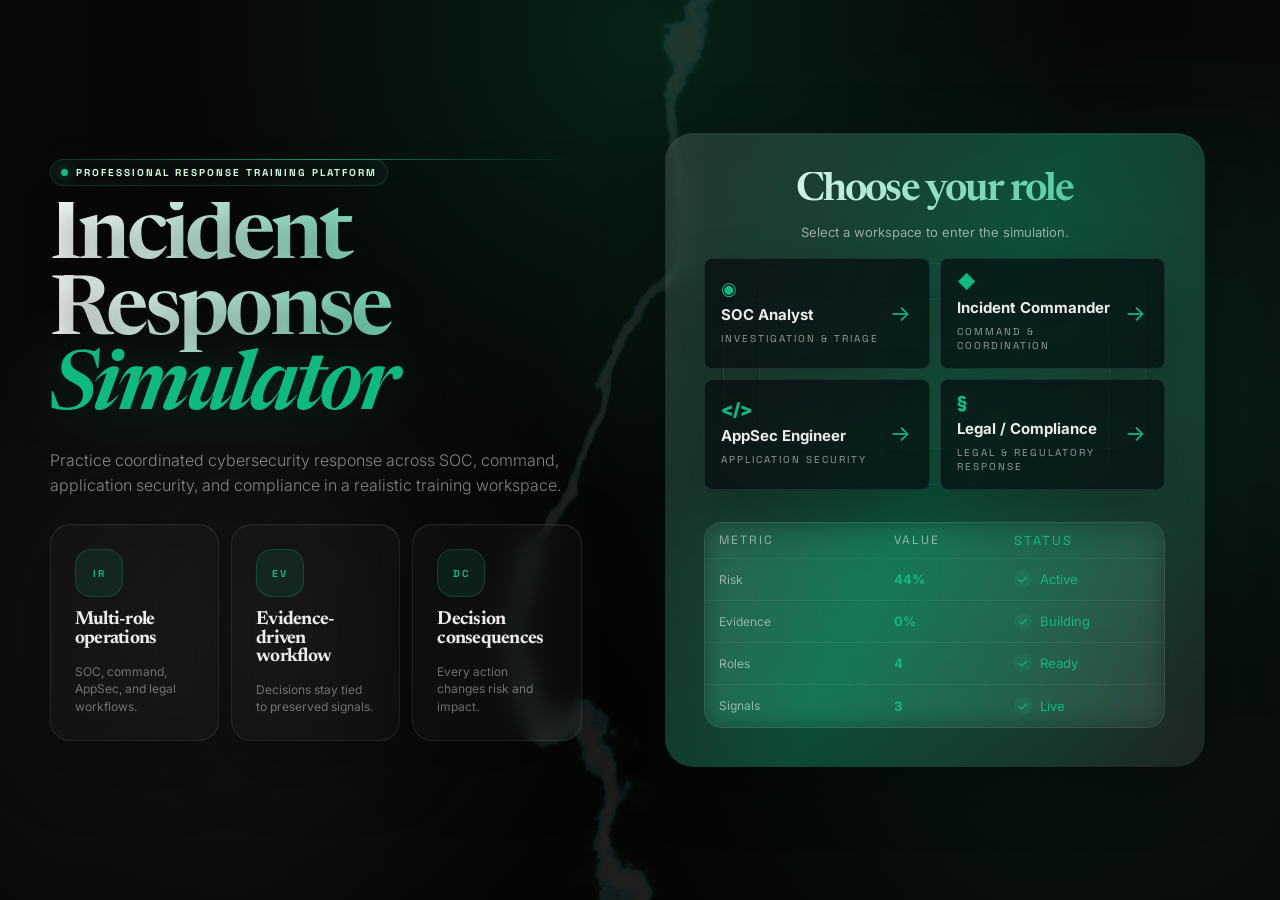
==== commit 1073ba25: "New changes in roles" ====
--- a/index.html
+++ b/index.html
@@ -197,7 +197,7 @@
           <section class="panel simulation-card">
             <h2 id="inboxTitle">SOC Inbox</h2>
             <p class="small" id="inboxIntro">Alert fatigue simulation: only one alert is the incident. False positives waste time and increase attacker progress.</p>
-            <div class="workspace-grid" id="socInbox"></div>
+            <div class="inbox-list" id="socInbox"></div>
           </section>
         </div>
 
--- a/styles.css
+++ b/styles.css
@@ -422,9 +422,21 @@
       display: grid;
     }
 
+    body:not(.is-commander) .commander-only,
+    body:not(.is-appsec) .appsec-only,
+    body:not(.is-legal) .legal-only {
+      display: none !important;
+    }
+
     body.is-commander .analyst-only,
+    body.is-commander .appsec-only,
+    body.is-commander .legal-only,
     body.is-appsec .analyst-only,
-    body.is-legal .analyst-only {
+    body.is-appsec .commander-only,
+    body.is-appsec .legal-only,
+    body.is-legal .analyst-only,
+    body.is-legal .commander-only,
+    body.is-legal .appsec-only {
       display: none !important;
     }
 
@@ -2515,22 +2527,177 @@
       overflow: auto;
     }
 
+    .inbox-list {
+      display: grid;
+      grid-template-columns: 1fr;
+      gap: 10px;
+    }
+
     .inbox-alert {
+      --risk-color: #10B981;
+      --risk-bg: rgba(16, 185, 129, .08);
+      --risk-border: rgba(16, 185, 129, .38);
+      position: relative;
       width: 100%;
+      min-height: 94px;
       text-align: left;
-      padding: 12px;
-      border: 1px solid var(--line);
-      border-radius: 8px;
-      background: rgba(5, 9, 16, .55);
+      padding: 14px 16px 14px 20px;
+      border: 1px solid var(--risk-border);
+      border-radius: 10px;
+      background: linear-gradient(90deg, var(--risk-bg), rgba(5, 9, 16, .58) 34%);
       color: var(--text);
       cursor: pointer;
       display: grid;
-      gap: 5px;
+      grid-template-columns: 86px minmax(0, 1fr) auto;
+      gap: 14px;
+      align-items: center;
+      overflow: hidden;
+    }
+
+    .inbox-alert::before {
+      content: "";
+      position: absolute;
+      left: 0;
+      top: 12px;
+      bottom: 12px;
+      width: 4px;
+      border-radius: 0 999px 999px 0;
+      background: var(--risk-color);
+      box-shadow: 0 0 22px var(--risk-color);
+    }
+
+    .inbox-alert.risk-high,
+    .inbox-drawer-summary.risk-high {
+      --risk-color: #F87171;
+      --risk-bg: rgba(248, 113, 113, .1);
+      --risk-border: rgba(248, 113, 113, .46);
+    }
+
+    .inbox-alert.risk-medium,
+    .inbox-drawer-summary.risk-medium {
+      --risk-color: #EAB308;
+      --risk-bg: rgba(234, 179, 8, .1);
+      --risk-border: rgba(234, 179, 8, .42);
+    }
+
+    .inbox-alert.risk-low,
+    .inbox-drawer-summary.risk-low {
+      --risk-color: #10B981;
+      --risk-bg: rgba(16, 185, 129, .08);
+      --risk-border: rgba(16, 185, 129, .36);
     }
 
     .inbox-alert.active {
-      border-color: rgba(255, 102, 115, .65);
-      background: rgba(255, 102, 115, .08);
+      border-color: var(--risk-color);
+      box-shadow: 0 0 0 3px color-mix(in srgb, var(--risk-color) 20%, transparent), 0 20px 54px rgba(0, 0, 0, .34);
+    }
+
+    .inbox-time {
+      color: var(--risk-color);
+      font: 700 11px/1.2 "Space Grotesk", ui-sans-serif, system-ui, sans-serif;
+      letter-spacing: .16em;
+      text-transform: uppercase;
+      font-variant-numeric: tabular-nums;
+    }
+
+    .inbox-content {
+      min-width: 0;
+      display: grid;
+      gap: 7px;
+    }
+
+    .inbox-title-row,
+    .inbox-meta {
+      display: flex;
+      flex-wrap: wrap;
+      align-items: center;
+      gap: 8px;
+    }
+
+    .inbox-title-row b {
+      color: #F5F5F5;
+      font-size: 16px;
+      line-height: 1.15;
+    }
+
+    .risk-badge,
+    .inbox-row-action {
+      width: fit-content;
+      border: 1px solid var(--risk-border);
+      border-radius: 999px;
+      padding: 4px 8px;
+      color: var(--risk-color);
+      background: var(--risk-bg);
+      font: 700 10px/1 "Space Grotesk", ui-sans-serif, system-ui, sans-serif;
+      letter-spacing: .16em;
+      text-transform: uppercase;
+      white-space: nowrap;
+    }
+
+    .inbox-alert .status-badge {
+      padding: 4px 8px;
+      font-size: 10px;
+      border-color: rgba(255, 255, 255, .14);
+      color: rgba(235, 235, 235, .72);
+      background: rgba(255, 255, 255, .04);
+    }
+
+    .status-badge.status-investigating,
+    .status-badge.status-escalated,
+    .status-badge.status-view-handoff,
+    .status-badge.status-request-update,
+    .status-badge.status-assign-owner {
+      border-color: rgba(234, 179, 8, .48);
+      color: #EAB308;
+      background: rgba(234, 179, 8, .1);
+    }
+
+    .status-badge.status-assigned,
+    .status-badge.status-resolved,
+    .status-badge.status-acknowledge {
+      border-color: rgba(16, 185, 129, .48);
+      color: #10B981;
+      background: rgba(16, 185, 129, .1);
+    }
+
+    .status-badge.status-dismissed {
+      border-color: rgba(248, 113, 113, .42);
+      color: #F87171;
+      background: rgba(248, 113, 113, .1);
+    }
+
+    .inbox-meta span {
+      color: rgba(235, 235, 235, .56);
+      font-size: 12px;
+      line-height: 1.35;
+    }
+
+    .inbox-detail {
+      color: rgba(235, 235, 235, .7);
+      font-size: 13px;
+      line-height: 1.45;
+    }
+
+    .inbox-row-action {
+      align-self: center;
+    }
+
+    .inbox-drawer-summary {
+      display: grid;
+      gap: 10px;
+      padding: 14px;
+      border: 1px solid var(--risk-border);
+      border-radius: 12px;
+      background: linear-gradient(135deg, var(--risk-bg), rgba(255, 255, 255, .025));
+    }
+
+    .inbox-drawer-summary strong {
+      color: #F5F5F5;
+    }
+
+    .inbox-drawer-summary > span:last-child {
+      color: rgba(235, 235, 235, .72);
+      line-height: 1.5;
     }
 
     .drawer {
@@ -3645,6 +3812,18 @@
       box-shadow: none;
     }
 
+    body.is-logged-in .inbox-alert {
+      border-color: var(--risk-border);
+      background:
+        linear-gradient(90deg, var(--risk-bg), rgba(9, 12, 12, .86) 36%) padding-box,
+        linear-gradient(115deg, var(--risk-border), rgba(255, 255, 255, .055)) border-box;
+    }
+
+    body.is-logged-in .inbox-alert.active {
+      border-color: var(--risk-color);
+      box-shadow: 0 0 0 3px color-mix(in srgb, var(--risk-color) 18%, transparent), 0 20px 54px rgba(0, 0, 0, .34);
+    }
+
     body.is-logged-in .panel:hover,
     body.is-logged-in .card:hover,
     body.is-logged-in .command-card:hover,
@@ -3740,6 +3919,26 @@
     body.is-legal .left {
       position: sticky;
       top: 16px;
+    }
+
+    body.is-logged-in:not([data-active-page="warroom"]) .left {
+      display: none;
+    }
+
+    body.is-logged-in:not([data-active-page="warroom"]) .dashboard {
+      grid-template-columns: minmax(0, 1fr);
+    }
+
+    body.is-logged-in:not([data-active-page="warroom"]) .right {
+      display: none;
+    }
+
+    body.is-logged-in[data-active-page="evidence"] .dashboard {
+      grid-template-columns: minmax(0, 1fr) minmax(260px, 320px);
+    }
+
+    body.is-logged-in[data-active-page="evidence"] .right {
+      display: grid;
     }
 
     body.is-logged-in h2,
@@ -4033,6 +4232,16 @@
         grid-template-columns: 1fr;
       }
 
+      .inbox-alert {
+        grid-template-columns: 1fr;
+        gap: 10px;
+      }
+
+      .inbox-time,
+      .inbox-row-action {
+        justify-self: start;
+      }
+
       .drawer-card {
         width: calc(100vw - 24px);
         max-height: calc(100vh - 28px);
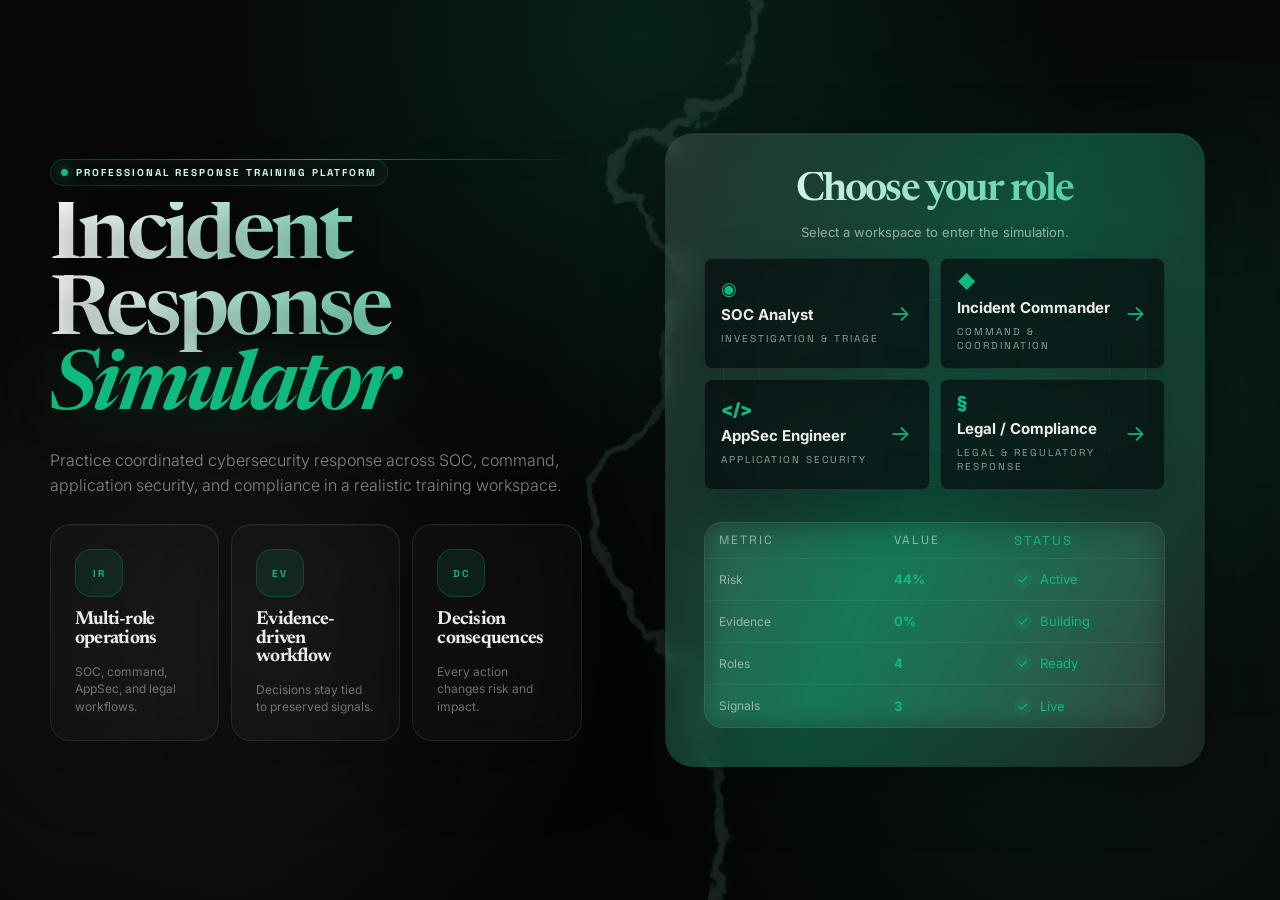
==== commit da0f6a2f: "SOC changes" ====
--- a/index.html
+++ b/index.html
@@ -45,6 +45,7 @@
 
     <nav class="app-nav" aria-label="Simulator views">
       <button class="nav-btn active" type="button" data-page="warroom" id="warRoomNavBtn">Dashboard</button>
+      <button class="nav-btn" type="button" data-page="wafalert" id="wafAlertNavBtn">WAF Alert</button>
       <button class="nav-btn" type="button" data-page="inbox" id="inboxNavBtn">SOC Inbox</button>
       <button class="nav-btn" type="button" data-page="killlab">Kill Chain Lab</button>
       <button class="nav-btn" type="button" data-page="appsec">AppSec</button>
@@ -117,7 +118,6 @@
           </div>
           <div class="objective-actions" id="objectiveActions"></div>
         </section>
-        <div data-role-partial="socAnalyst:warroomMap"></div>
         </div>
 
         <div class="page-section" data-page-section="ai">
--- a/styles.css
+++ b/styles.css
@@ -240,6 +240,11 @@
       display: block;
     }
 
+    .waf-alert-page.active {
+      display: grid;
+      gap: 14px;
+    }
+
     h1, h2, h3, p { margin: 0; }
 
     h1 {
@@ -841,6 +846,47 @@
         linear-gradient(rgba(16, 185, 129, .08) 1px, transparent 1px),
         rgba(5, 9, 16, .88);
       background-size: 34px 34px;
+    }
+
+    .waf-alert-page .waf-attack-path {
+      background:
+        radial-gradient(circle at 52% 32%, rgba(16, 185, 129, .16), transparent 20rem),
+        linear-gradient(90deg, rgba(16, 185, 129, .18) 1px, transparent 1px),
+        linear-gradient(rgba(16, 185, 129, .18) 1px, transparent 1px),
+        linear-gradient(90deg, rgba(255, 255, 255, .045) 1px, transparent 1px),
+        linear-gradient(rgba(255, 255, 255, .045) 1px, transparent 1px),
+        rgba(5, 5, 5, .94);
+      background-size: auto, 48px 48px, 48px 48px, 12px 12px, 12px 12px, auto;
+      background-position: center, -1px -1px, -1px -1px, -1px -1px, -1px -1px, center;
+    }
+
+    .waf-alert-page .waf-attack-path::before {
+      content: "";
+      position: absolute;
+      inset: 0;
+      z-index: 0;
+      pointer-events: none;
+      background:
+        radial-gradient(circle at 52% 30%, rgba(16, 185, 129, .22), transparent 24rem),
+        linear-gradient(90deg, rgba(16, 185, 129, .28) 1px, transparent 1px),
+        linear-gradient(rgba(16, 185, 129, .28) 1px, transparent 1px),
+        linear-gradient(90deg, rgba(235, 235, 235, .08) 1px, transparent 1px),
+        linear-gradient(rgba(235, 235, 235, .08) 1px, transparent 1px);
+      background-size: auto, 48px 48px, 48px 48px, 12px 12px, 12px 12px;
+      background-position: center, -1px -1px, -1px -1px, -1px -1px, -1px -1px;
+      opacity: .95;
+    }
+
+    .waf-alert-page .waf-attack-path canvas {
+      position: relative;
+      z-index: 1;
+    }
+
+    .waf-alert-page .waf-attack-path .map-label,
+    .waf-alert-page .waf-attack-path .attack-badge,
+    .waf-alert-page .waf-attack-path .visual-tools,
+    .waf-alert-page .waf-attack-path .killchain-detail {
+      z-index: 2;
     }
 
     canvas {
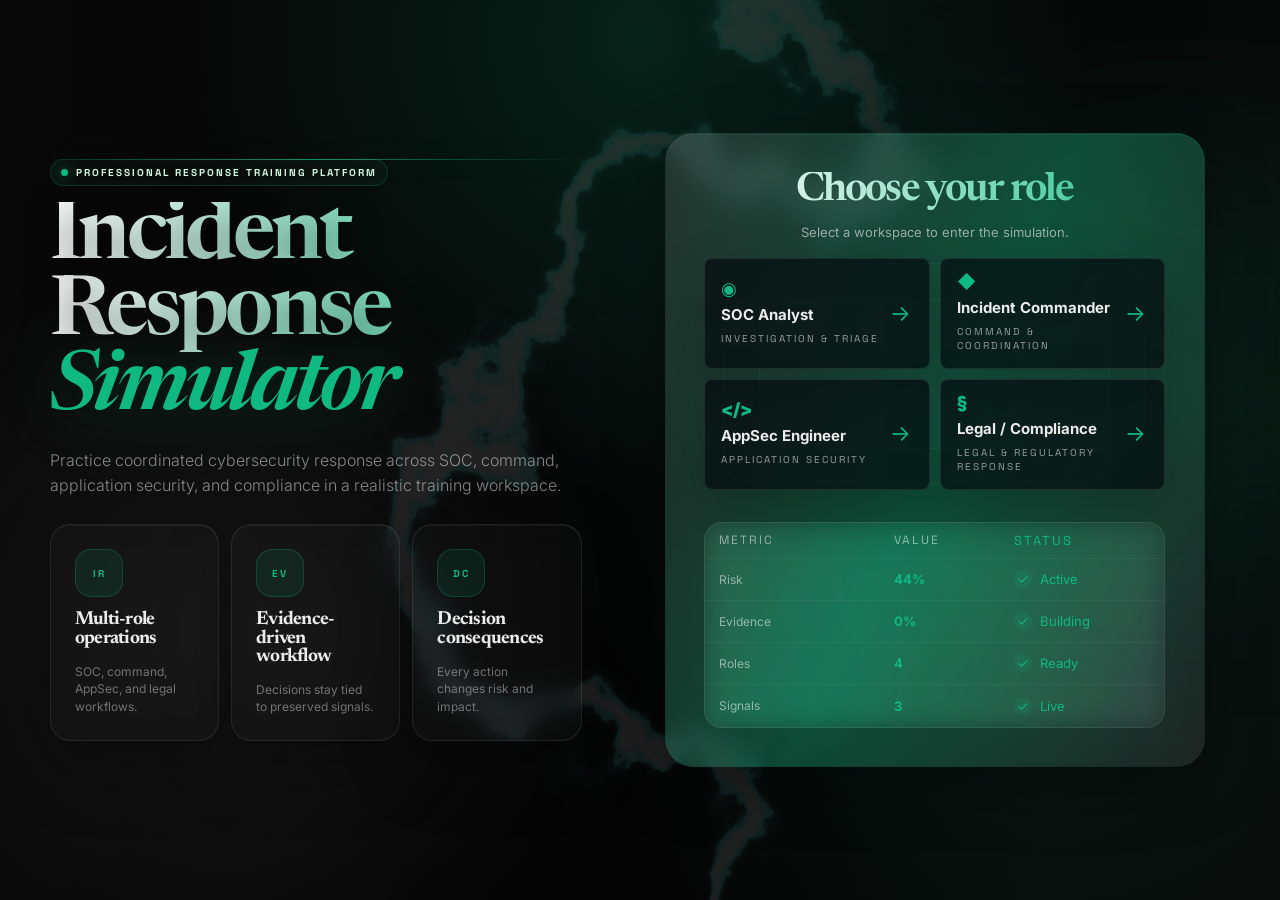
==== commit ae8aa5f7: "Added functionalities" ====
--- a/index.html
+++ b/index.html
@@ -44,9 +44,13 @@
     <section class="panel login-panel" id="loginPanel"></section>
 
     <nav class="app-nav" aria-label="Simulator views">
+      <button class="nav-btn" type="button" data-page="scenarios" id="scenarioNavBtn">Scenarios</button>
       <button class="nav-btn active" type="button" data-page="warroom" id="warRoomNavBtn">Dashboard</button>
       <button class="nav-btn" type="button" data-page="wafalert" id="wafAlertNavBtn">WAF Alert</button>
       <button class="nav-btn" type="button" data-page="inbox" id="inboxNavBtn">SOC Inbox</button>
+      <button class="nav-btn" type="button" data-page="siem" id="siemNavBtn">SIEM</button>
+      <button class="nav-btn" type="button" data-page="hypotheses" id="hypothesesNavBtn">Hypotheses</button>
+      <button class="nav-btn" type="button" data-page="assets" id="assetsNavBtn">Assets</button>
       <button class="nav-btn" type="button" data-page="killlab">Kill Chain Lab</button>
       <button class="nav-btn" type="button" data-page="appsec">AppSec</button>
       <button class="nav-btn" type="button" data-page="legal">Legal</button>
@@ -70,6 +74,8 @@
       <div><span class="small">Attacker stage</span><div class="attacker-stage" id="attackerStage">RECON</div></div>
       <div class="sim-controls" aria-label="Simulation controls">
         <button class="btn ghost" id="pauseSimulationBtn" type="button">Pause simulation</button>
+        <button class="btn ghost" id="saveExerciseBtn" type="button">Save exercise</button>
+        <button class="btn ghost" id="resumeExerciseBtn" type="button">Resume saved</button>
         <select id="demoSpeedSelect" aria-label="Demo speed">
           <option value="0.5">Demo speed 0.5x</option>
           <option value="1" selected>Demo speed 1x</option>
@@ -108,6 +114,27 @@
           </section>
         </div>
 
+        <div class="page-section" data-page-section="scenarios">
+          <section class="panel simulation-card">
+            <div class="scenario-head">
+              <div>
+                <h2>Scenario Selection</h2>
+                <p class="small">Choose the incident and difficulty before starting the exercise. Ground truth remains hidden from responder workspaces.</p>
+              </div>
+              <div class="scenario-controls">
+                <label class="small" for="scenarioDifficulty">Difficulty</label>
+                <select id="scenarioDifficulty" aria-label="Exercise difficulty">
+                  <option value="Beginner">Beginner</option>
+                  <option value="Intermediate" selected>Intermediate</option>
+                  <option value="Advanced">Advanced</option>
+                  <option value="Expert">Expert</option>
+                </select>
+              </div>
+            </div>
+            <div class="scenario-grid" id="scenarioCatalog"></div>
+          </section>
+        </div>
+
         <div class="page-section active" data-page-section="warroom">
         <div data-role-partial="incidentCommander:warroom"></div>
         <div data-role-partial="appsecEngineer:warroom"></div>
@@ -118,6 +145,74 @@
           </div>
           <div class="objective-actions" id="objectiveActions"></div>
         </section>
+        </div>
+
+        <div class="page-section" data-page-section="siem">
+          <section class="panel simulation-card">
+            <div class="siem-head">
+              <div>
+                <h2>Mini SIEM</h2>
+                <p class="small">Search scenario telemetry, pivot on indicators, and collect evidence from discovered events.</p>
+              </div>
+              <span class="session-badge" id="siemTelemetryCount">Telemetry loading</span>
+            </div>
+            <form class="siem-query-row" id="siemQueryForm">
+              <input id="siemQueryInput" type="text" autocomplete="off" spellcheck="false" aria-label="SIEM query" value="search src_ip=&quot;198.51.100.24&quot;">
+              <button class="btn primary" type="submit">Run query</button>
+            </form>
+            <div class="query-examples" id="queryExamples"></div>
+            <div class="siem-summary" id="siemSummary"></div>
+            <div class="siem-table-wrap">
+              <table class="siem-table" id="siemTable"></table>
+            </div>
+          </section>
+        </div>
+
+        <div class="page-section" data-page-section="hypotheses">
+          <section class="panel simulation-card">
+            <div class="siem-head">
+              <div>
+                <h2>Incident Hypotheses</h2>
+                <p class="small">Track what is confirmed, likely, possible, unknown, or rejected based on collected evidence.</p>
+              </div>
+              <span class="session-badge" id="knowledgeBadge">Player knowledge</span>
+            </div>
+            <div class="hypothesis-grid" id="hypothesisGrid"></div>
+            <div class="workspace-card">
+              <h3>Create hypothesis</h3>
+              <div class="hypothesis-form">
+                <input id="newHypothesisTitle" type="text" placeholder="Example: Persistence is still active">
+                <button class="btn primary" id="addHypothesisBtn" type="button">Add hypothesis</button>
+              </div>
+            </div>
+          </section>
+        </div>
+
+        <div class="page-section" data-page-section="assets">
+          <section class="panel simulation-card">
+            <div class="siem-head">
+              <div>
+                <h2>Assets, Services, and Tasks</h2>
+                <p class="small">Containment changes simulated systems. Balance security, availability, business impact, and evidence preservation.</p>
+              </div>
+              <span class="session-badge" id="assetScenarioBadge">Environment state</span>
+            </div>
+            <div class="workspace-grid">
+              <div class="workspace-card">
+                <h3>Service Health</h3>
+                <div class="service-health-grid" id="serviceHealthGrid"></div>
+              </div>
+              <div class="workspace-card">
+                <h3>Containment Actions</h3>
+                <div class="tool-chain" id="containmentActionGrid"></div>
+              </div>
+            </div>
+            <div class="asset-grid" id="assetStateGrid"></div>
+            <div class="workspace-card">
+              <h3>Incident Tasks</h3>
+              <div class="task-list" id="incidentTaskList"></div>
+            </div>
+          </section>
         </div>
 
         <div class="page-section" data-page-section="ai">
@@ -299,6 +394,7 @@
       <button type="button" data-context-action="escalate">Escalate</button>
     </div>
   </div>
+  <script src="scenario-engine.js"></script>
   <script src="roles/soc-analyst.js"></script>
   <script src="roles/incident-commander.js"></script>
   <script src="roles/appsec-engineer.js"></script>
--- a/styles.css
+++ b/styles.css
@@ -2064,6 +2064,248 @@
 
     .report-section strong {
       color: var(--cyan);
+    }
+
+    .scenario-head,
+    .siem-head {
+      display: flex;
+      align-items: flex-start;
+      justify-content: space-between;
+      gap: 12px;
+      margin-bottom: 12px;
+    }
+
+    .scenario-controls {
+      display: grid;
+      gap: 6px;
+      min-width: 180px;
+    }
+
+    .scenario-controls select,
+    .siem-query-row input,
+    .hypothesis-form input,
+    .hypothesis-card select {
+      min-height: 40px;
+      border-radius: 8px;
+      border: 1px solid var(--line);
+      background: rgba(5, 9, 16, .82);
+      color: var(--text);
+      padding: 8px 10px;
+      font: inherit;
+    }
+
+    .scenario-grid,
+    .asset-grid,
+    .hypothesis-grid {
+      display: grid;
+      grid-template-columns: repeat(2, minmax(0, 1fr));
+      gap: 12px;
+    }
+
+    .scenario-card,
+    .asset-state-card,
+    .hypothesis-card {
+      padding: 14px;
+      border-radius: 8px;
+      border: 1px solid var(--line);
+      background: rgba(5, 9, 16, .55);
+      display: grid;
+      gap: 10px;
+      min-width: 0;
+    }
+
+    .scenario-card.active {
+      border-color: rgba(16, 185, 129, .7);
+      background: rgba(16, 185, 129, .08);
+    }
+
+    .scenario-card.reference {
+      box-shadow: inset 0 0 0 1px rgba(16, 185, 129, .16), 0 0 32px rgba(16, 185, 129, .08);
+    }
+
+    .scenario-meta,
+    .knowledge-list,
+    .hypothesis-evidence,
+    .custody-timeline,
+    .task-list {
+      display: grid;
+      gap: 8px;
+    }
+
+    .scenario-meta {
+      grid-template-columns: repeat(2, minmax(0, 1fr));
+    }
+
+    .meta-chip,
+    .knowledge-item,
+    .custody-line,
+    .task-row,
+    .service-row {
+      border: 1px solid rgba(148, 163, 184, .14);
+      border-radius: 8px;
+      background: rgba(255, 255, 255, .025);
+      padding: 8px 10px;
+      color: var(--muted);
+      font-size: 12px;
+      line-height: 1.4;
+    }
+
+    .meta-chip b,
+    .task-row b,
+    .service-row b {
+      color: var(--text);
+    }
+
+    .siem-query-row {
+      display: grid;
+      grid-template-columns: minmax(0, 1fr) auto;
+      gap: 8px;
+      margin-bottom: 10px;
+    }
+
+    .query-examples {
+      display: flex;
+      flex-wrap: wrap;
+      gap: 8px;
+      margin-bottom: 12px;
+    }
+
+    .query-chip {
+      border: 1px solid rgba(16, 185, 129, .28);
+      border-radius: 999px;
+      background: rgba(16, 185, 129, .07);
+      color: var(--muted);
+      padding: 6px 9px;
+      font: 12px/1 Consolas, "Liberation Mono", monospace;
+      cursor: pointer;
+    }
+
+    .siem-summary {
+      display: grid;
+      gap: 8px;
+      margin-bottom: 12px;
+    }
+
+    .siem-table-wrap {
+      max-height: 520px;
+      overflow: auto;
+      border: 1px solid rgba(16, 185, 129, .18);
+      border-radius: 8px;
+      background: rgba(3, 7, 13, .72);
+    }
+
+    .siem-table {
+      width: 100%;
+      border-collapse: collapse;
+      min-width: 760px;
+      font: 12px/1.45 Consolas, "Liberation Mono", monospace;
+    }
+
+    .siem-table th,
+    .siem-table td {
+      border-bottom: 1px solid rgba(148, 163, 184, .12);
+      padding: 8px 9px;
+      text-align: left;
+      vertical-align: top;
+      color: var(--muted);
+    }
+
+    .siem-table th {
+      position: sticky;
+      top: 0;
+      z-index: 1;
+      color: var(--green);
+      background: #03070d;
+      font-weight: 800;
+    }
+
+    .pivot-link {
+      border: 0;
+      padding: 0;
+      color: #D1FAE5;
+      background: transparent;
+      font: inherit;
+      text-decoration: underline;
+      text-underline-offset: 3px;
+      cursor: pointer;
+    }
+
+    .hypothesis-card.confirmed {
+      border-color: rgba(16, 185, 129, .56);
+    }
+
+    .hypothesis-card.rejected,
+    .hypothesis-card.unlikely {
+      border-color: rgba(248, 113, 113, .32);
+      opacity: .82;
+    }
+
+    .confidence-meter {
+      height: 8px;
+      border-radius: 999px;
+      background: rgba(255, 255, 255, .08);
+      overflow: hidden;
+    }
+
+    .confidence-meter span {
+      display: block;
+      height: 100%;
+      background: linear-gradient(90deg, var(--yellow), var(--green));
+    }
+
+    .hypothesis-form {
+      display: grid;
+      grid-template-columns: minmax(0, 1fr) auto;
+      gap: 8px;
+    }
+
+    .service-health-grid {
+      display: grid;
+      gap: 8px;
+    }
+
+    .service-row {
+      display: grid;
+      grid-template-columns: minmax(0, 1fr) auto;
+      gap: 10px;
+      align-items: center;
+    }
+
+    .service-bar {
+      grid-column: 1 / -1;
+      height: 7px;
+      border-radius: 999px;
+      background: rgba(255, 255, 255, .08);
+      overflow: hidden;
+    }
+
+    .service-bar span {
+      display: block;
+      height: 100%;
+      background: linear-gradient(90deg, var(--red), var(--yellow), var(--green));
+    }
+
+    .asset-state-card .status-badge,
+    .hypothesis-card .status-badge {
+      width: max-content;
+    }
+
+    .task-row {
+      display: grid;
+      grid-template-columns: minmax(0, 1fr) auto;
+      gap: 8px;
+      align-items: center;
+    }
+
+    .task-actions,
+    .custody-actions {
+      display: flex;
+      flex-wrap: wrap;
+      gap: 8px;
+    }
+
+    .custody-timeline {
+      margin-top: 6px;
     }
 
     .login-panel {
@@ -4007,6 +4249,130 @@
       line-height: 1.58;
     }
 
+    /* Scoped card spacing polish. Keeps the SOC aesthetic compact without cramped headers. */
+    body.is-logged-in .scenario-card,
+    body.is-logged-in .asset-state-card,
+    body.is-logged-in .hypothesis-card,
+    body.is-logged-in .workspace-card,
+    body.is-logged-in .command-card {
+      padding: 18px 20px;
+    }
+
+    body.is-logged-in .scenario-card {
+      gap: 16px;
+      align-content: start;
+    }
+
+    .scenario-card > div:first-child {
+      display: grid;
+      gap: 6px;
+      align-content: start;
+    }
+
+    .scenario-card > div:first-child .status-badge {
+      margin-bottom: 2px;
+      justify-self: start;
+    }
+
+    .scenario-card > div:first-child h3 {
+      line-height: 1.15;
+    }
+
+    .scenario-meta {
+      gap: 10px;
+    }
+
+    .scenario-meta .meta-chip {
+      display: grid;
+      gap: 3px;
+      padding: 10px 12px;
+    }
+
+    body.is-logged-in .scenario-card > .small {
+      display: block;
+      line-height: 1.5;
+    }
+
+    body.is-logged-in .scenario-card > .actions {
+      gap: 10px;
+      margin-top: 2px;
+    }
+
+    body.is-logged-in .commander-panel.appsec-only {
+      padding: 20px 24px;
+      gap: 0;
+      align-content: start;
+    }
+
+    .commander-panel.appsec-only > .session-badge {
+      justify-self: start;
+      margin-bottom: 8px;
+    }
+
+    .commander-panel.appsec-only > h2 {
+      margin-bottom: 7px;
+      line-height: 1.12;
+    }
+
+    .commander-panel.appsec-only > p.small {
+      margin-bottom: 20px;
+    }
+
+    .commander-panel.appsec-only > .tradeoff-grid {
+      margin-bottom: 20px;
+    }
+
+    .commander-panel.appsec-only > .actions {
+      gap: 10px;
+      margin-top: 0;
+      align-items: center;
+    }
+
+    body.is-logged-in .current-objective {
+      padding: 18px 20px;
+      gap: 16px;
+      align-content: start;
+    }
+
+    .current-objective > div:first-child {
+      display: grid;
+      gap: 8px;
+    }
+
+    .current-objective h2 {
+      line-height: 1.14;
+    }
+
+    #objectiveText strong {
+      display: block;
+      margin-top: 8px;
+    }
+
+    .objective-progress {
+      gap: 10px;
+      padding: 12px 14px;
+    }
+
+    .objective-step {
+      gap: 10px;
+    }
+
+    .objective-actions {
+      gap: 10px;
+      align-items: center;
+    }
+
+    body.is-logged-in .custody-card {
+      gap: 10px;
+      padding: 12px 14px;
+    }
+
+    body.is-logged-in .custody-actions,
+    body.is-logged-in .task-actions {
+      gap: 10px;
+      align-items: center;
+    }
+
     body.is-logged-in .live-chip::after {
       opacity: .45;
     }
@@ -4106,6 +4472,33 @@
       .choice-grid,
       .report-grid {
         grid-template-columns: 1fr;
+      }
+
+      .scenario-grid,
+      .asset-grid,
+      .hypothesis-grid,
+      .scenario-meta,
+      .workspace-grid {
+        grid-template-columns: 1fr;
+      }
+
+      .scenario-head,
+      .siem-head,
+      .siem-query-row,
+      .hypothesis-form,
+      .task-row {
+        display: grid;
+        grid-template-columns: 1fr;
+      }
+
+      body.is-logged-in .scenario-card,
+      body.is-logged-in .asset-state-card,
+      body.is-logged-in .hypothesis-card,
+      body.is-logged-in .workspace-card,
+      body.is-logged-in .command-card,
+      body.is-logged-in .current-objective,
+      body.is-logged-in .commander-panel.appsec-only {
+        padding: 16px;
       }
     }
 
